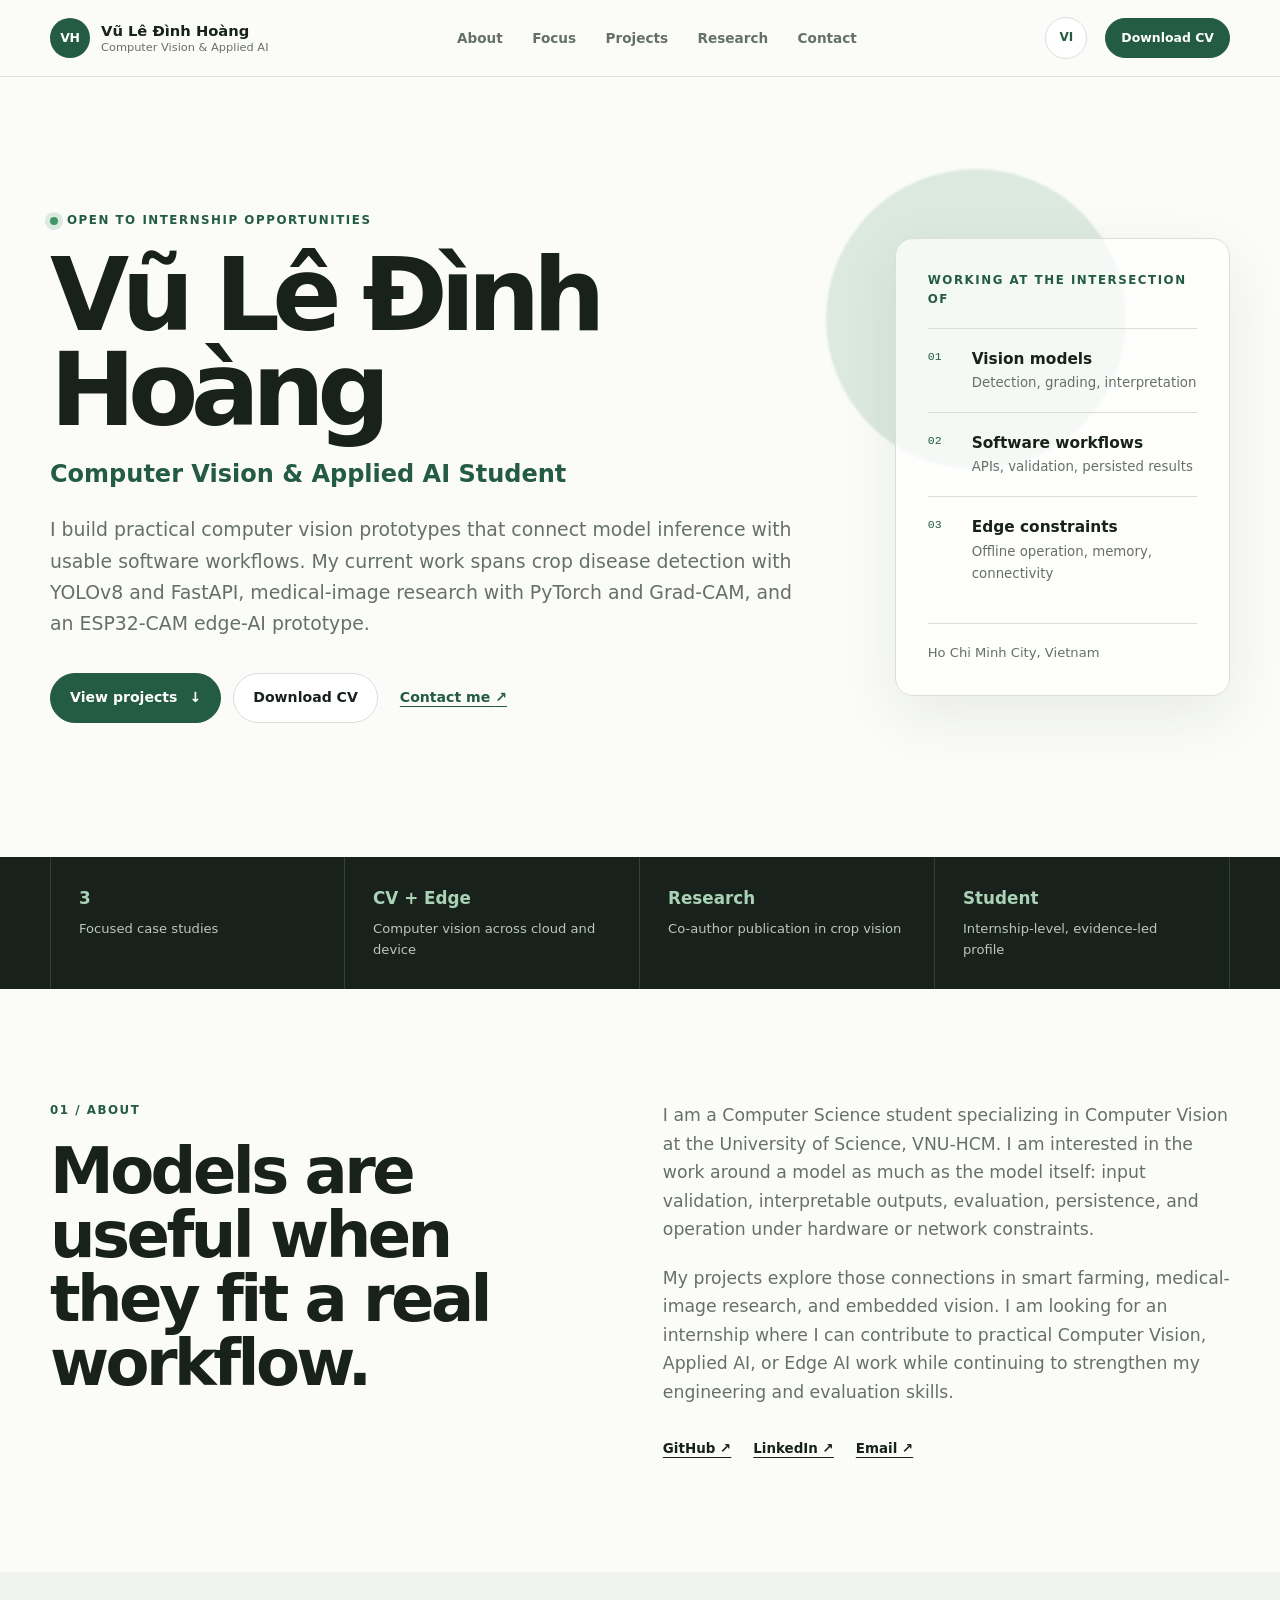
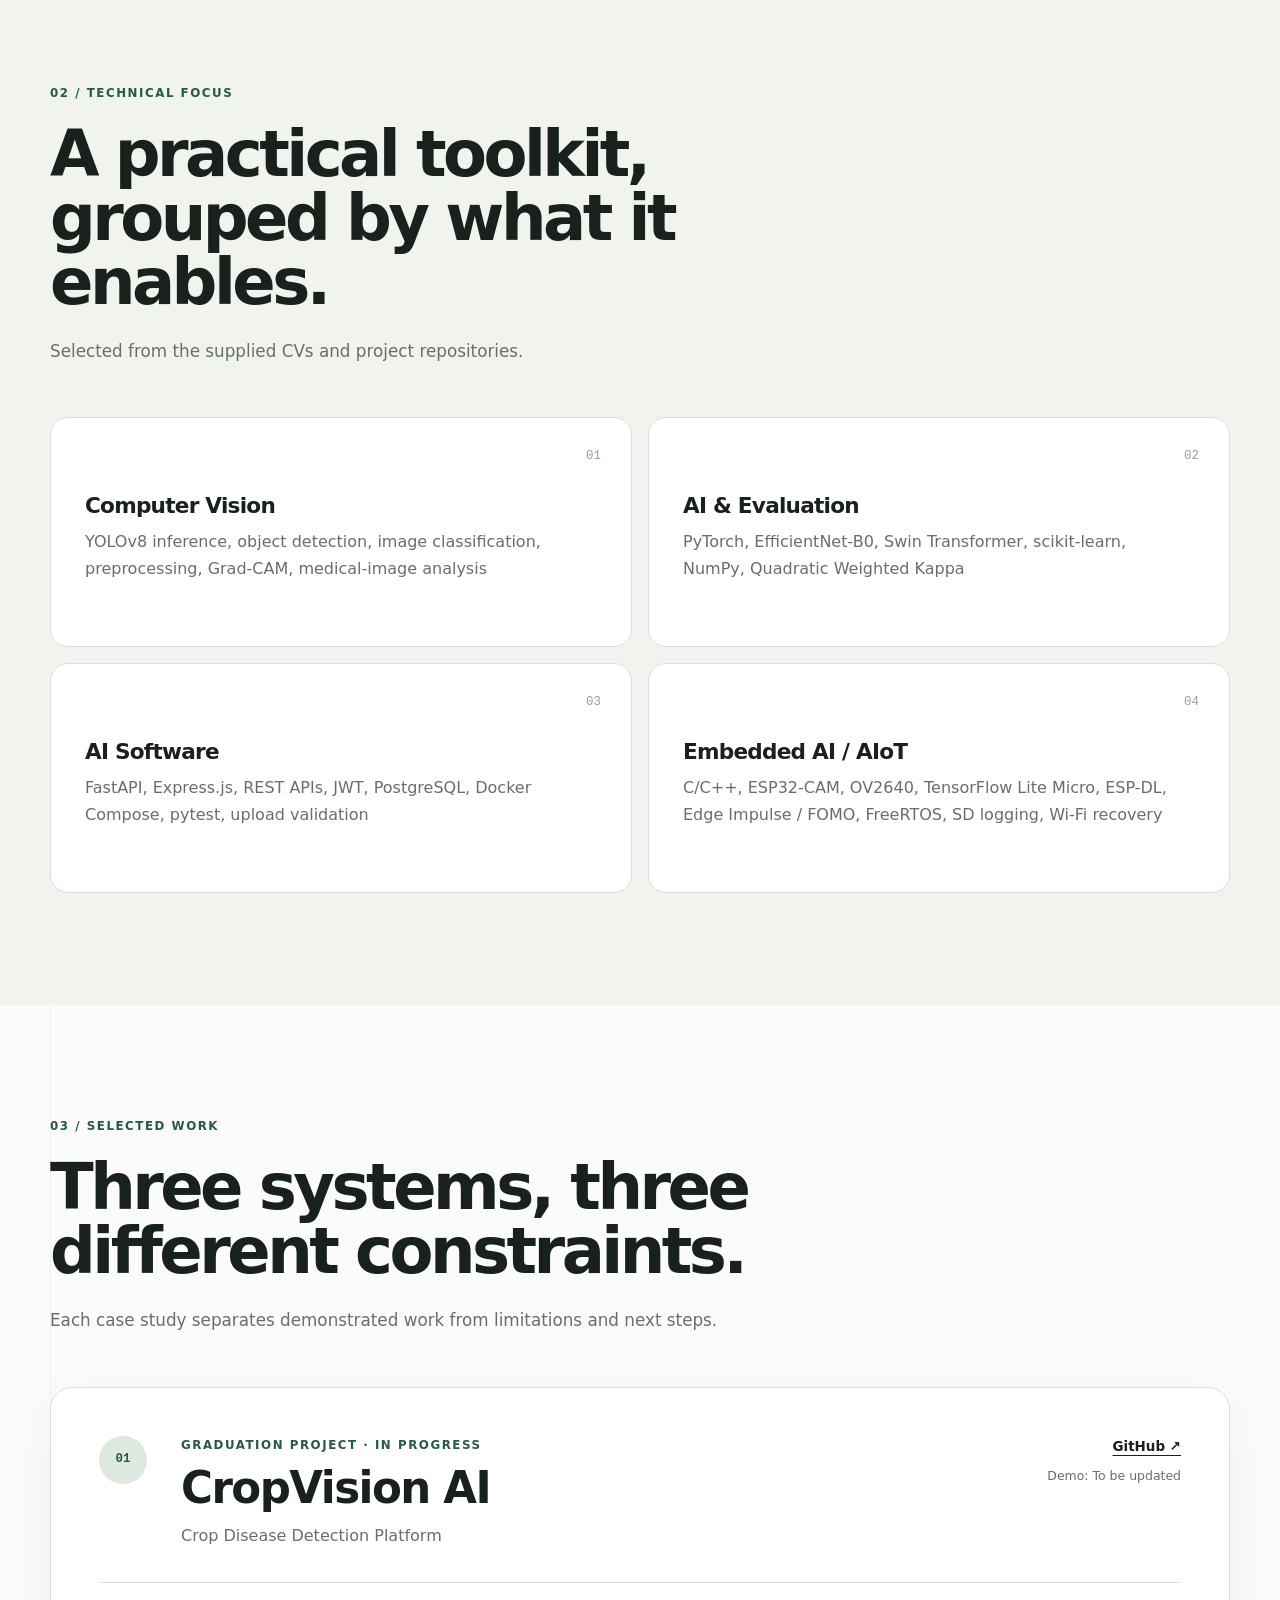
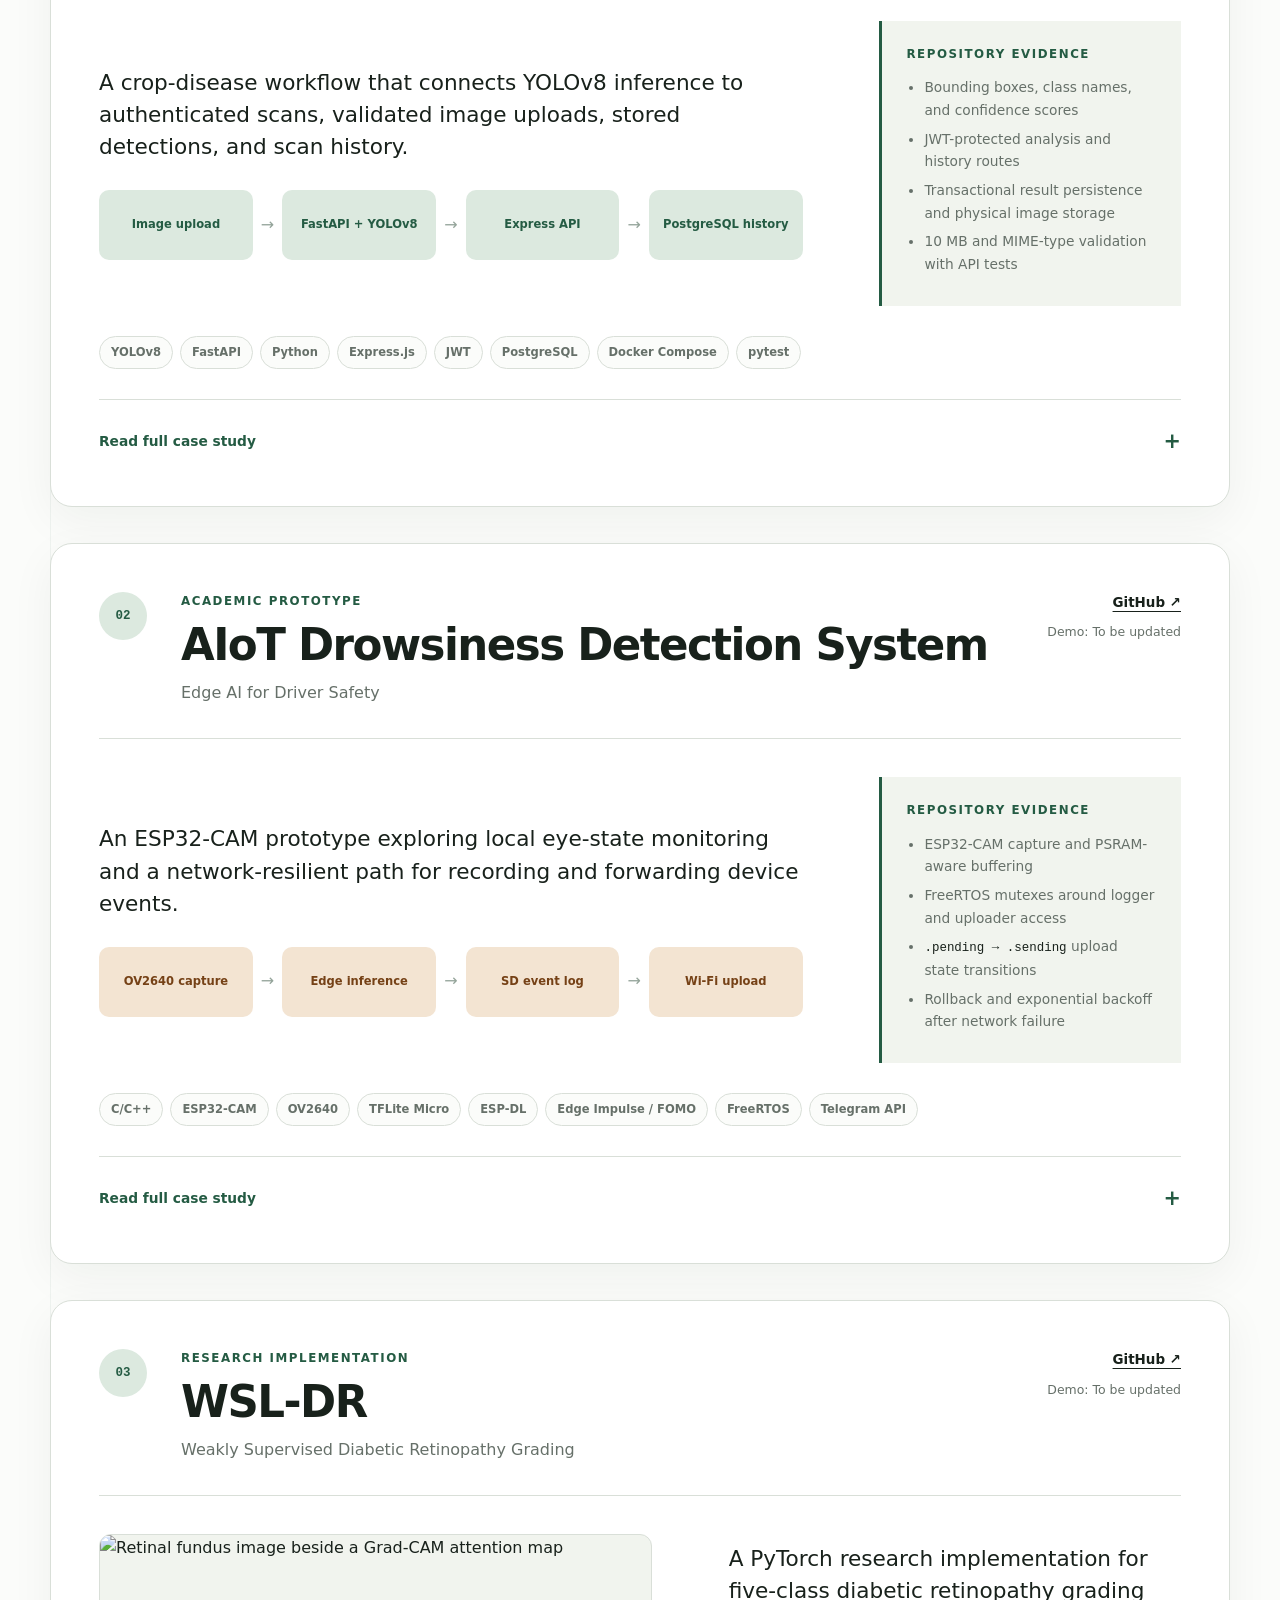
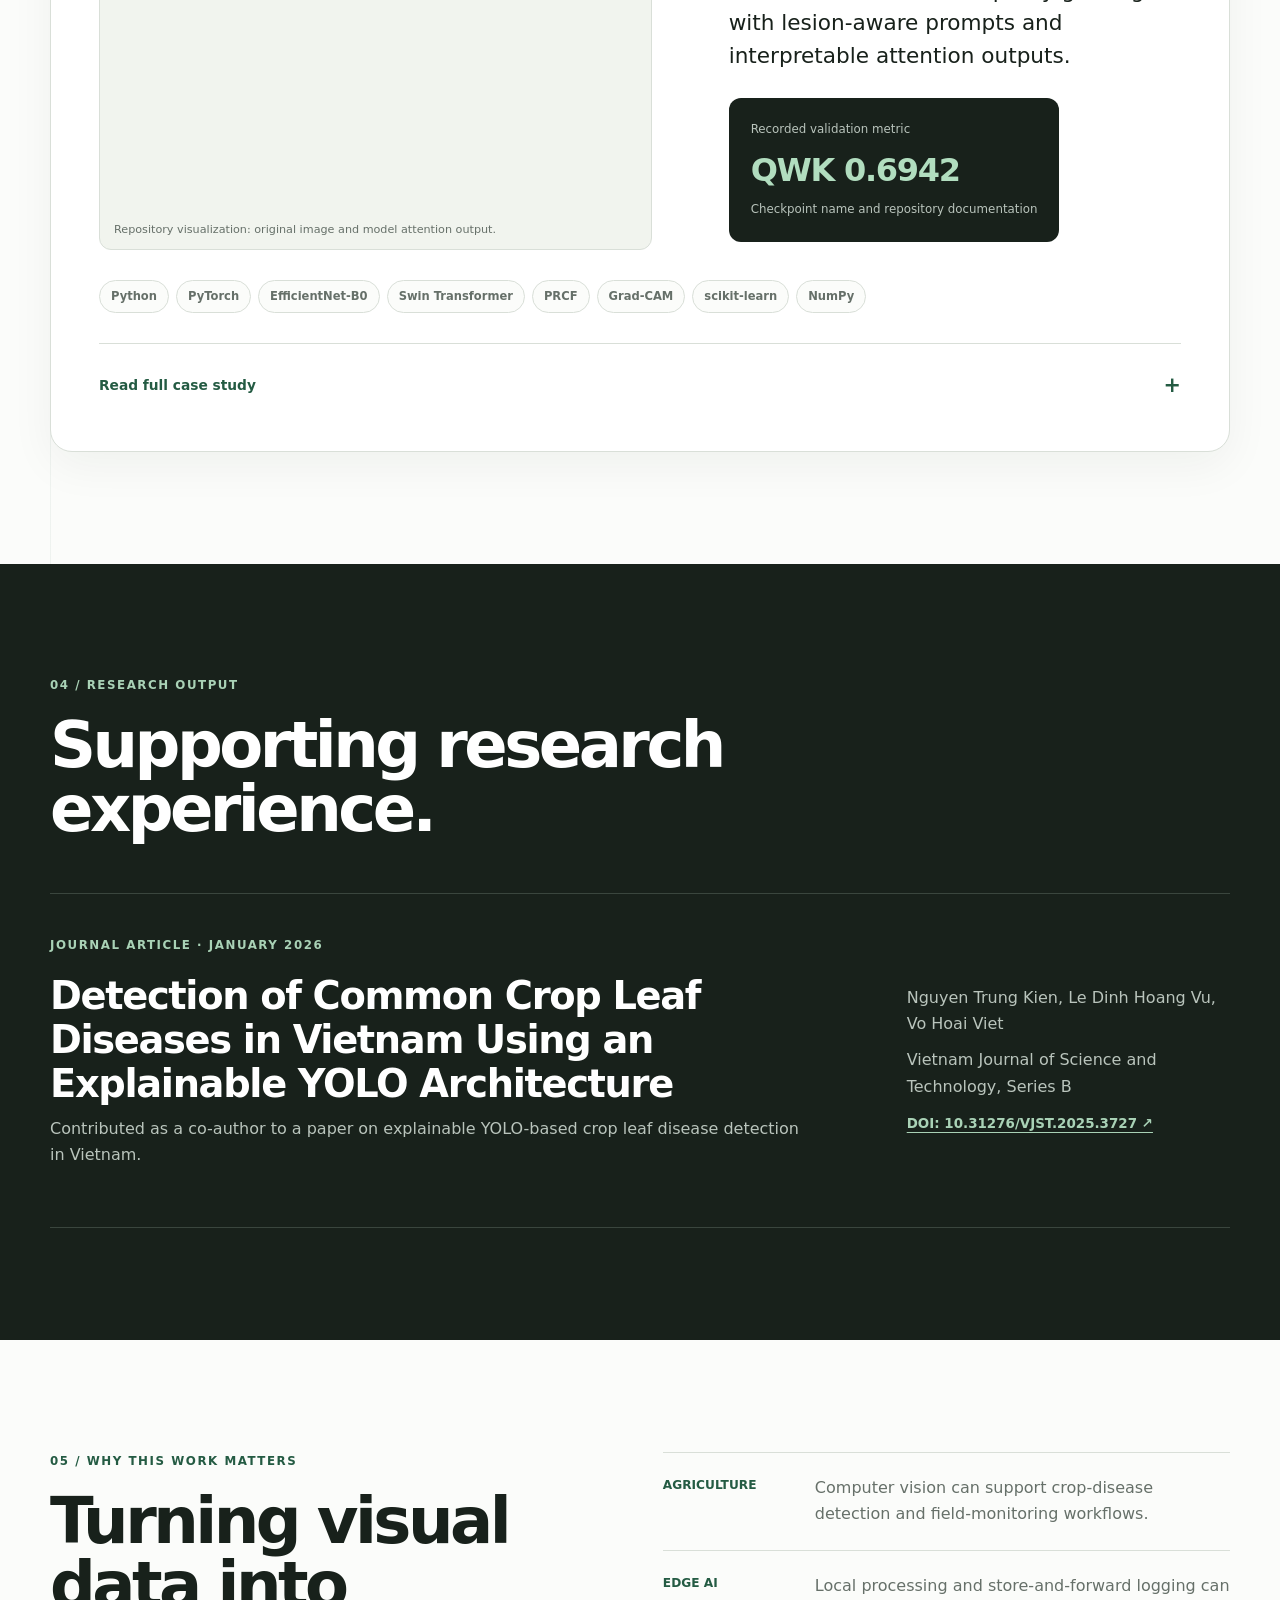
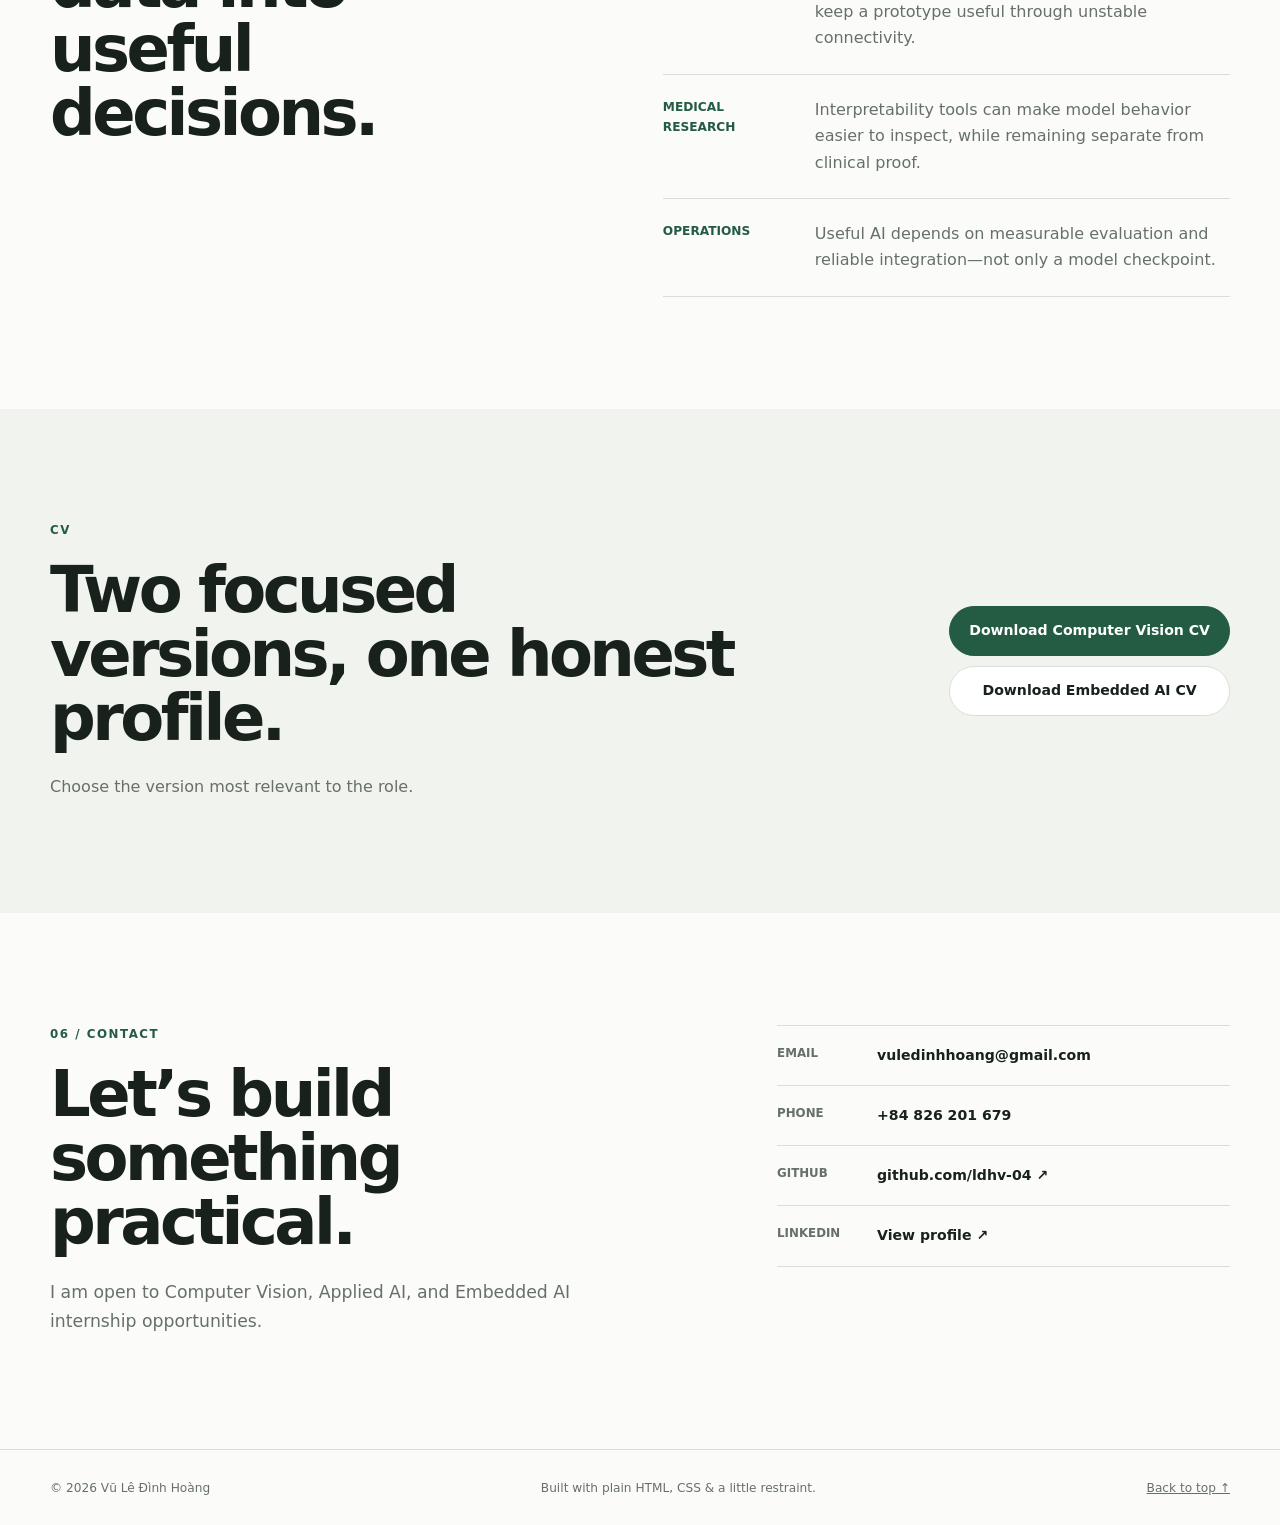
==== index.html @ c930f222 "update language" ====
<!doctype html>
<html lang="en">
<head>
  <meta charset="utf-8">
  <meta name="viewport" content="width=device-width, initial-scale=1">
  <meta name="description" content="Vũ Lê Đình Hoàng — Computer Vision and Applied AI student building practical systems for agriculture, medical imaging, and edge AI.">
  <meta name="theme-color" content="#f5f7f2">
  <meta property="og:title" content="Vũ Lê Đình Hoàng | Computer Vision & Applied AI">
  <meta property="og:description" content="Practical computer vision systems for agriculture, medical imaging, and edge AI.">
  <meta property="og:type" content="website">
  <title>Vũ Lê Đình Hoàng | Computer Vision & Applied AI</title>
  <link rel="stylesheet" href="styles.css">
  <script src="script.js" defer></script>
</head>
<body id="top">
  <a class="skip-link" href="#main">Skip to content</a>

  <header class="site-header">
    <div class="shell nav-row">
      <a class="brand" href="#top" aria-label="Vũ Lê Đình Hoàng — home">
        <span class="brand-mark" aria-hidden="true">VH</span>
        <span>
          <strong>Vũ Lê Đình Hoàng</strong>
          <small>Computer Vision &amp; Applied AI</small>
        </span>
      </a>
      <nav aria-label="Primary navigation">
        <a href="#about">About</a>
        <a href="#focus">Focus</a>
        <a href="#projects">Projects</a>
        <a href="#research">Research</a>
        <a href="#contact">Contact</a>
      </nav>
      <button class="language-toggle" type="button" aria-label="Switch to Vietnamese">VI</button>
      <a class="button button-small button-dark nav-cv" href="assets/cv/Le_Dinh_Hoang_Vu.pdf" download>Download CV</a>
    </div>
  </header>

  <main id="main">
    <section class="hero section">
      <div class="shell hero-grid">
        <div class="hero-copy">
          <p class="kicker"><span class="status-dot" aria-hidden="true"></span>Open to internship opportunities</p>
          <h1>Vũ Lê Đình Hoàng</h1>
          <p class="hero-role">Computer Vision &amp; Applied AI Student</p>
          <p class="hero-intro">I build practical computer vision prototypes that connect model inference with usable software workflows. My current work spans crop disease detection with YOLOv8 and FastAPI, medical-image research with PyTorch and Grad-CAM, and an ESP32-CAM edge-AI prototype.</p>
          <div class="actions">
            <a class="button button-primary" href="#projects">View projects <span aria-hidden="true">↓</span></a>
            <a class="button button-secondary" href="assets/cv/Le_Dinh_Hoang_Vu.pdf" download>Download CV</a>
            <a class="text-link" href="mailto:vuledinhhoang@gmail.com">Contact me <span aria-hidden="true">↗</span></a>
          </div>
        </div>

        <aside class="hero-panel" aria-label="Technical profile summary">
          <p class="panel-label">Working at the intersection of</p>
          <ol class="profile-path">
            <li><span>01</span><strong>Vision models</strong><small>Detection, grading, interpretation</small></li>
            <li><span>02</span><strong>Software workflows</strong><small>APIs, validation, persisted results</small></li>
            <li><span>03</span><strong>Edge constraints</strong><small>Offline operation, memory, connectivity</small></li>
          </ol>
          <p class="location">Ho Chi Minh City, Vietnam</p>
        </aside>
      </div>
    </section>

    <section class="proof-strip" aria-label="Portfolio highlights">
      <div class="shell proof-grid">
        <div><strong>3</strong><span>Focused case studies</span></div>
        <div><strong>CV + Edge</strong><span>Computer vision across cloud and device</span></div>
        <div><strong>Research</strong><span>Co-author publication in crop vision</span></div>
        <div><strong>Student</strong><span>Internship-level, evidence-led profile</span></div>
      </div>
    </section>

    <section class="section" id="about">
      <div class="shell split-heading">
        <div>
          <p class="section-label">01 / About</p>
          <h2>Models are useful when they fit a real workflow.</h2>
        </div>
        <div class="about-copy">
          <p>I am a Computer Science student specializing in Computer Vision at the University of Science, VNU-HCM. I am interested in the work around a model as much as the model itself: input validation, interpretable outputs, evaluation, persistence, and operation under hardware or network constraints.</p>
          <p>My projects explore those connections in smart farming, medical-image research, and embedded vision. I am looking for an internship where I can contribute to practical Computer Vision, Applied AI, or Edge AI work while continuing to strengthen my engineering and evaluation skills.</p>
          <div class="inline-links" aria-label="External profiles">
            <a href="https://github.com/ldhv-04" target="_blank" rel="noopener noreferrer">GitHub ↗</a>
            <a href="https://www.linkedin.com/in/vu-le-45a0051a7/" target="_blank" rel="noopener noreferrer">LinkedIn ↗</a>
            <a href="mailto:vuledinhhoang@gmail.com">Email ↗</a>
          </div>
        </div>
      </div>
    </section>

    <section class="section section-tinted" id="focus">
      <div class="shell">
        <div class="section-heading">
          <p class="section-label">02 / Technical focus</p>
          <h2>A practical toolkit, grouped by what it enables.</h2>
          <p>Selected from the supplied CVs and project repositories.</p>
        </div>
        <div class="focus-grid">
          <article class="focus-card">
            <span class="card-number">01</span>
            <h3>Computer Vision</h3>
            <p>YOLOv8 inference, object detection, image classification, preprocessing, Grad-CAM, medical-image analysis</p>
          </article>
          <article class="focus-card">
            <span class="card-number">02</span>
            <h3>AI &amp; Evaluation</h3>
            <p>PyTorch, EfficientNet-B0, Swin Transformer, scikit-learn, NumPy, Quadratic Weighted Kappa</p>
          </article>
          <article class="focus-card">
            <span class="card-number">03</span>
            <h3>AI Software</h3>
            <p>FastAPI, Express.js, REST APIs, JWT, PostgreSQL, Docker Compose, pytest, upload validation</p>
          </article>
          <article class="focus-card">
            <span class="card-number">04</span>
            <h3>Embedded AI / AIoT</h3>
            <p>C/C++, ESP32-CAM, OV2640, TensorFlow Lite Micro, ESP-DL, Edge Impulse / FOMO, FreeRTOS, SD logging, Wi-Fi recovery</p>
          </article>
        </div>
      </div>
    </section>

    <section class="section projects-section" id="projects">
      <div class="shell">
        <div class="section-heading">
          <p class="section-label">03 / Selected work</p>
          <h2>Three systems, three different constraints.</h2>
          <p>Each case study separates demonstrated work from limitations and next steps.</p>
        </div>

        <article class="project-card">
          <div class="project-top">
            <div class="project-index">01</div>
            <div class="project-title">
              <p class="project-status">Graduation project · In progress</p>
              <h3>CropVision AI</h3>
              <p class="project-subtitle">Crop Disease Detection Platform</p>
            </div>
            <div class="project-links">
              <a href="https://github.com/ldhv-04/CropVision" target="_blank" rel="noopener noreferrer">GitHub ↗</a>
              <span>Demo: To be updated</span>
            </div>
          </div>

          <div class="project-content">
            <div>
              <p class="project-lead">A crop-disease workflow that connects YOLOv8 inference to authenticated scans, validated image uploads, stored detections, and scan history.</p>
              <div class="flow-diagram" aria-label="CropVision system flow">
                <span>Image upload</span><i aria-hidden="true">→</i><span>FastAPI + YOLOv8</span><i aria-hidden="true">→</i><span>Express API</span><i aria-hidden="true">→</i><span>PostgreSQL history</span>
              </div>
            </div>
            <div class="evidence-list">
              <p class="mini-label">Repository evidence</p>
              <ul>
                <li>Bounding boxes, class names, and confidence scores</li>
                <li>JWT-protected analysis and history routes</li>
                <li>Transactional result persistence and physical image storage</li>
                <li>10 MB and MIME-type validation with API tests</li>
              </ul>
            </div>
          </div>

          <ul class="tags" aria-label="CropVision technologies">
            <li>YOLOv8</li><li>FastAPI</li><li>Python</li><li>Express.js</li><li>JWT</li><li>PostgreSQL</li><li>Docker Compose</li><li>pytest</li>
          </ul>

          <details class="case-study">
            <summary>Read full case study <span aria-hidden="true">+</span></summary>
            <div class="case-grid">
              <section><h4>Problem</h4><p>A model prediction alone does not give an agricultural user a usable way to submit images, receive structured detections, or revisit earlier scans.</p></section>
              <section><h4>Motivation</h4><p>Explore how computer vision can support crop monitoring by turning detections into a structured, reviewable software workflow.</p></section>
              <section><h4>My role</h4><p>Built or contributed to the FastAPI YOLOv8 service, image validation, bounding-box outputs, authenticated Express workflow, PostgreSQL result persistence, Docker setup, and prediction/upload tests.</p></section>
              <section><h4>Solution</h4><p>The FastAPI service validates images and returns detections. The Express layer protects scan routes with JWT, persists uploaded files, and stores samples and detection boxes in a PostgreSQL transaction.</p></section>
              <section><h4>Current result</h4><p>The repository supports local multi-service operation, inference integration, protected scan submission, physical image persistence, and per-user scan history. Current status: in progress.</p></section>
              <section><h4>Limitations</h4><p>Needs broader real-world crop data, clearer model evaluation, user testing, and a public deployment. The supplied repository does not establish field impact or production use.</p></section>
              <section class="case-wide"><h4>Next steps</h4><p>Strengthen dataset and evaluation reporting, improve the scan workflow, monitor inference failures, and prepare screenshots and a short demo.</p></section>
            </div>
          </details>
        </article>

        <article class="project-card">
          <div class="project-top">
            <div class="project-index">02</div>
            <div class="project-title">
              <p class="project-status">Academic prototype</p>
              <h3>AIoT Drowsiness Detection System</h3>
              <p class="project-subtitle">Edge AI for Driver Safety</p>
            </div>
            <div class="project-links">
              <a href="https://github.com/ldhv-04/SDEsp32" target="_blank" rel="noopener noreferrer">GitHub ↗</a>
              <span>Demo: To be updated</span>
            </div>
          </div>

          <div class="project-content">
            <div>
              <p class="project-lead">An ESP32-CAM prototype exploring local eye-state monitoring and a network-resilient path for recording and forwarding device events.</p>
              <div class="flow-diagram flow-amber" aria-label="Drowsiness prototype system flow">
                <span>OV2640 capture</span><i aria-hidden="true">→</i><span>Edge inference</span><i aria-hidden="true">→</i><span>SD event log</span><i aria-hidden="true">→</i><span>Wi-Fi upload</span>
              </div>
            </div>
            <div class="evidence-list">
              <p class="mini-label">Repository evidence</p>
              <ul>
                <li>ESP32-CAM capture and PSRAM-aware buffering</li>
                <li>FreeRTOS mutexes around logger and uploader access</li>
                <li><code>.pending → .sending</code> upload state transitions</li>
                <li>Rollback and exponential backoff after network failure</li>
              </ul>
            </div>
          </div>

          <ul class="tags" aria-label="Drowsiness prototype technologies">
            <li>C/C++</li><li>ESP32-CAM</li><li>OV2640</li><li>TFLite Micro</li><li>ESP-DL</li><li>Edge Impulse / FOMO</li><li>FreeRTOS</li><li>Telegram API</li>
          </ul>

          <details class="case-study">
            <summary>Read full case study <span aria-hidden="true">+</span></summary>
            <div class="case-grid">
              <section><h4>Problem</h4><p>A driver-monitoring prototype should keep its local workflow available during intermittent connectivity instead of treating the network as a hard dependency.</p></section>
              <section><h4>Motivation</h4><p>Explore how camera input, lightweight on-device inference, local event handling, and delayed synchronization fit within ESP32-CAM constraints.</p></section>
              <section><h4>My role</h4><p>The CV records work on ESP-DL face detection, dynamic 96×96 eye-region preprocessing, INT8 FOMO inference with TensorFlow Lite Micro and PSRAM, sustained-closure filtering, UART warnings, Telegram alerts, and a FreeRTOS upload task.</p></section>
              <section><h4>Solution</h4><p>The CV describes an offline eye-state pipeline with local warning logic. The repository directly shows OV2640 capture plus SD-card JSONL logging, transaction-like file states, streaming upload, rollback, and network backoff.</p></section>
              <section><h4>Current result</h4><p>Academic prototype. The repository demonstrates local camera operation and a resilient store-and-forward logging path; the full drowsiness pipeline is documented in the CV and design reports.</p></section>
              <section><h4>Limitations</h4><p>Not a certified safety product. The supplied source does not provide controlled accuracy, latency, memory, lighting, or face-angle evaluation, and does not fully expose every CV-listed inference component.</p></section>
              <section class="case-wide"><h4>Next steps</h4><p>Consolidate the inference firmware into the public repository, measure latency and memory use, build a controlled eye-state evaluation set, and test low-light and off-angle behavior.</p></section>
            </div>
          </details>
        </article>

        <article class="project-card project-card-image">
          <div class="project-top">
            <div class="project-index">03</div>
            <div class="project-title">
              <p class="project-status">Research implementation</p>
              <h3>WSL-DR</h3>
              <p class="project-subtitle">Weakly Supervised Diabetic Retinopathy Grading</p>
            </div>
            <div class="project-links">
              <a href="https://github.com/ldhv-04/WLS-DR" target="_blank" rel="noopener noreferrer">GitHub ↗</a>
              <span>Demo: To be updated</span>
            </div>
          </div>

          <div class="project-content">
            <figure class="project-figure">
              <img src="assets/images/projects/wsl-dr-grad-cam.png" alt="Retinal fundus image beside a Grad-CAM attention map" loading="lazy">
              <figcaption>Repository visualization: original image and model attention output.</figcaption>
            </figure>
            <div>
              <p class="project-lead">A PyTorch research implementation for five-class diabetic retinopathy grading with lesion-aware prompts and interpretable attention outputs.</p>
              <div class="metric-card">
                <span>Recorded validation metric</span>
                <strong>QWK 0.6942</strong>
                <small>Checkpoint name and repository documentation</small>
              </div>
            </div>
          </div>

          <ul class="tags" aria-label="WSL-DR technologies">
            <li>Python</li><li>PyTorch</li><li>EfficientNet-B0</li><li>Swin Transformer</li><li>PRCF</li><li>Grad-CAM</li><li>scikit-learn</li><li>NumPy</li>
          </ul>

          <details class="case-study">
            <summary>Read full case study <span aria-hidden="true">+</span></summary>
            <div class="case-grid">
              <section><h4>Problem</h4><p>Detailed lesion annotations are expensive. Weak supervision investigates whether image-level labels can support grading while still producing lesion-aware visual explanations.</p></section>
              <section><h4>Motivation</h4><p>Study medical-image model design and interpretation in a setting where annotation detail is limited.</p></section>
              <section><h4>My role</h4><p>Implemented the five-class PyTorch grading pipeline, EfficientNet-B0 attention module, Swin Transformer backbone, PRCF feature fusion, Grad-CAM outputs, and QWK evaluation.</p></section>
              <section><h4>Solution</h4><p>An EfficientNet attention module produces a lesion prompt, PRCF fuses it with Swin patch features, and the remaining Swin stages produce a grade. Grad-CAM supports inspection of model attention.</p></section>
              <section><h4>Current result</h4><p>The repository records a validation QWK of 0.6942 and includes a CLI demo for grade prediction and four-panel attention visualization.</p></section>
              <section><h4>Limitations</h4><p>Research implementation only. It needs stronger reproducibility and external validation; attention maps are supportive visualizations, not clinical evidence. Not for diagnosis.</p></section>
              <section class="case-wide"><h4>Next steps</h4><p>Document dataset preparation, add experiment tracking, compare backbones, publish a clearer evaluation report, and validate on an external dataset.</p></section>
            </div>
          </details>
        </article>
      </div>
    </section>

    <section class="section section-dark" id="research">
      <div class="shell">
        <div class="section-heading">
          <p class="section-label">04 / Research output</p>
          <h2>Supporting research experience.</h2>
        </div>
        <article class="publication">
          <div>
            <p class="publication-type">Journal article · January 2026</p>
            <h3>Detection of Common Crop Leaf Diseases in Vietnam Using an Explainable YOLO Architecture</h3>
            <p>Contributed as a co-author to a paper on explainable YOLO-based crop leaf disease detection in Vietnam.</p>
          </div>
          <div class="publication-meta">
            <p>Nguyen Trung Kien, Le Dinh Hoang Vu, Vo Hoai Viet</p>
            <p>Vietnam Journal of Science and Technology, Series B</p>
            <a href="https://doi.org/10.31276/VJST.2025.3727" target="_blank" rel="noopener noreferrer">DOI: 10.31276/VJST.2025.3727 ↗</a>
          </div>
        </article>
      </div>
    </section>

    <section class="section impact">
      <div class="shell split-heading">
        <div>
          <p class="section-label">05 / Why this work matters</p>
          <h2>Turning visual data into useful decisions.</h2>
        </div>
        <div class="impact-list">
          <article><span>Agriculture</span><p>Computer vision can support crop-disease detection and field-monitoring workflows.</p></article>
          <article><span>Edge AI</span><p>Local processing and store-and-forward logging can keep a prototype useful through unstable connectivity.</p></article>
          <article><span>Medical research</span><p>Interpretability tools can make model behavior easier to inspect, while remaining separate from clinical proof.</p></article>
          <article><span>Operations</span><p>Useful AI depends on measurable evaluation and reliable integration—not only a model checkpoint.</p></article>
        </div>
      </div>
    </section>

    <section class="section section-tinted cv-section">
      <div class="shell cv-panel">
        <div>
          <p class="section-label">CV</p>
          <h2>Two focused versions, one honest profile.</h2>
          <p>Choose the version most relevant to the role.</p>
        </div>
        <div class="cv-actions">
          <a class="button button-dark" href="assets/cv/Le_Dinh_Hoang_Vu.pdf" download>Download Computer Vision CV</a>
          <a class="button button-secondary" href="assets/cv/Le_Dinh_Hoang_Vu_Embedded_AI.pdf" download>Download Embedded AI CV</a>
        </div>
      </div>
    </section>

    <section class="section contact-section" id="contact">
      <div class="shell contact-grid">
        <div>
          <p class="section-label">06 / Contact</p>
          <h2>Let’s build something practical.</h2>
          <p>I am open to Computer Vision, Applied AI, and Embedded AI internship opportunities.</p>
        </div>
        <address>
          <a href="mailto:vuledinhhoang@gmail.com"><span>Email</span><strong>vuledinhhoang@gmail.com</strong></a>
          <a href="tel:+84826201679"><span>Phone</span><strong>+84 826 201 679</strong></a>
          <a href="https://github.com/ldhv-04" target="_blank" rel="noopener noreferrer"><span>GitHub</span><strong>github.com/ldhv-04 ↗</strong></a>
          <a href="https://www.linkedin.com/in/vu-le-45a0051a7/" target="_blank" rel="noopener noreferrer"><span>LinkedIn</span><strong>View profile ↗</strong></a>
        </address>
      </div>
    </section>
  </main>

  <footer>
    <div class="shell footer-row">
      <p>© <span data-year>2026</span> Vũ Lê Đình Hoàng</p>
      <p>Built with plain HTML, CSS &amp; a little restraint.</p>
      <a href="#top">Back to top ↑</a>
    </div>
  </footer>
</body>
</html>
---- styles.css ----
:root {
  --ink: #18211b;
  --muted: #667069;
  --paper: #fbfcfa;
  --tint: #f1f4ee;
  --line: #d9dfd8;
  --green: #245b43;
  --green-soft: #dce9df;
  --amber: #a96422;
  --white: #fff;
  --radius: 18px;
  --shadow: 0 20px 60px rgba(24, 33, 27, .08);
  --width: 1180px;
}

* {
  box-sizing: border-box;
}

html {
  scroll-behavior: smooth;
}

body {
  margin: 0;
  overflow-x: hidden;
  color: var(--ink);
  background: var(--paper);
  font-family: Inter, ui-sans-serif, system-ui, -apple-system, BlinkMacSystemFont, "Segoe UI", sans-serif;
  font-size: 16px;
  line-height: 1.65;
  -webkit-font-smoothing: antialiased;
}

a {
  color: inherit;
}

img {
  display: block;
  max-width: 100%;
}

button,
a {
  -webkit-tap-highlight-color: transparent;
}

.shell {
  width: min(calc(100% - 48px), var(--width));
  margin-inline: auto;
}

.skip-link {
  position: fixed;
  z-index: 100;
  top: 12px;
  left: 12px;
  padding: 10px 14px;
  color: var(--white);
  background: var(--ink);
  transform: translateY(-150%);
}

.skip-link:focus {
  transform: translateY(0);
}

.site-header {
  position: sticky;
  z-index: 20;
  top: 0;
  border-bottom: 1px solid rgba(217, 223, 216, .9);
  background: rgba(251, 252, 250, .92);
  backdrop-filter: blur(16px);
}

.nav-row {
  display: grid;
  grid-template-columns: auto 1fr auto auto;
  align-items: center;
  min-height: 76px;
  gap: 18px;
}

.brand {
  display: inline-flex;
  align-items: center;
  gap: 11px;
  text-decoration: none;
}

.brand-mark {
  display: grid;
  width: 40px;
  height: 40px;
  place-items: center;
  border-radius: 50%;
  color: var(--white);
  background: var(--green);
  font-size: .78rem;
  font-weight: 800;
  letter-spacing: -.03em;
}

.brand strong,
.brand small {
  display: block;
  line-height: 1.3;
}

.brand strong {
  font-size: .92rem;
}

.brand small {
  color: var(--muted);
  font-size: .71rem;
}

nav {
  display: flex;
  justify-content: center;
  gap: clamp(16px, 2.3vw, 34px);
}

nav a {
  color: var(--muted);
  font-size: .85rem;
  font-weight: 700;
  text-decoration: none;
}

nav a:hover,
nav a:focus-visible,
.inline-links a:hover,
.project-links a:hover,
.publication a:hover {
  color: var(--green);
}

.language-toggle {
  width: 42px;
  height: 42px;
  padding: 0;
  border: 1px solid var(--line);
  border-radius: 50%;
  color: var(--green);
  background: var(--white);
  cursor: pointer;
  font: inherit;
  font-size: .75rem;
  font-weight: 850;
}

.language-toggle:hover {
  color: var(--white);
  border-color: var(--green);
  background: var(--green);
}

.section {
  padding: 112px 0;
  scroll-margin-top: 76px;
}

.section-tinted {
  background: var(--tint);
}

.hero {
  display: grid;
  min-height: min(780px, calc(100vh - 76px));
  align-items: center;
  overflow: hidden;
}

.hero-grid {
  display: grid;
  grid-template-columns: minmax(0, 1.55fr) minmax(330px, .7fr);
  gap: clamp(60px, 8vw, 120px);
  align-items: center;
}

.kicker,
.section-label,
.project-status,
.panel-label,
.mini-label,
.publication-type {
  margin: 0 0 18px;
  color: var(--green);
  font-size: .74rem;
  font-weight: 800;
  letter-spacing: .13em;
  text-transform: uppercase;
}

.kicker {
  display: flex;
  align-items: center;
  gap: 9px;
}

.status-dot {
  width: 8px;
  height: 8px;
  border-radius: 50%;
  background: #3f9669;
  box-shadow: 0 0 0 5px var(--green-soft);
}

h1,
h2,
h3,
h4,
p {
  margin-top: 0;
}

h1 {
  max-width: 820px;
  margin-bottom: 18px;
  font-size: clamp(3.2rem, 8vw, 7.4rem);
  line-height: .92;
  letter-spacing: -.075em;
}

h2 {
  margin-bottom: 24px;
  font-size: clamp(2.3rem, 5vw, 4.4rem);
  line-height: 1;
  letter-spacing: -.055em;
}

h3 {
  margin-bottom: 10px;
  font-size: clamp(1.35rem, 2.4vw, 2rem);
  line-height: 1.15;
  letter-spacing: -.035em;
}

h4 {
  margin-bottom: 8px;
  font-size: .78rem;
  letter-spacing: .08em;
  text-transform: uppercase;
}

.hero-role {
  margin-bottom: 20px;
  color: var(--green);
  font-size: clamp(1.1rem, 2.2vw, 1.5rem);
  font-weight: 750;
}

.hero-intro {
  max-width: 750px;
  margin-bottom: 0;
  color: var(--muted);
  font-size: clamp(1rem, 1.6vw, 1.18rem);
}

.actions {
  display: flex;
  flex-wrap: wrap;
  align-items: center;
  gap: 12px;
  margin-top: 34px;
}

.button {
  display: inline-flex;
  min-height: 50px;
  align-items: center;
  justify-content: center;
  gap: 12px;
  padding: 11px 19px;
  border: 1px solid var(--ink);
  border-radius: 999px;
  font-size: .88rem;
  font-weight: 800;
  text-decoration: none;
  transition: transform .2s ease, color .2s ease, background .2s ease;
}

.button:hover {
  transform: translateY(-2px);
}

.button-small {
  min-height: 40px;
  padding: 8px 15px;
  font-size: .78rem;
}

.button-primary,
.button-dark {
  color: var(--white);
  border-color: var(--green);
  background: var(--green);
}

.button-primary:hover,
.button-dark:hover {
  border-color: var(--ink);
  background: var(--ink);
}

.button-secondary {
  border-color: var(--line);
  background: var(--white);
}

.button-secondary:hover {
  border-color: var(--green);
  color: var(--green);
}

.text-link {
  padding: 11px 10px;
  color: var(--green);
  font-size: .88rem;
  font-weight: 800;
  text-underline-offset: 4px;
}

.hero-panel {
  position: relative;
  padding: 32px;
  border: 1px solid var(--line);
  border-radius: var(--radius);
  background: rgba(255, 255, 255, .72);
  box-shadow: var(--shadow);
}

.hero-panel::before {
  position: absolute;
  z-index: -1;
  width: 300px;
  height: 300px;
  border-radius: 50%;
  background: var(--green-soft);
  content: "";
  inset: -70px auto auto -70px;
  filter: blur(1px);
}

.profile-path {
  margin: 0;
  padding: 0;
  list-style: none;
}

.profile-path li {
  display: grid;
  grid-template-columns: 30px 1fr;
  gap: 0 14px;
  padding: 18px 0;
  border-top: 1px solid var(--line);
}

.profile-path li > span {
  grid-row: 1 / 3;
  color: var(--green);
  font-family: ui-monospace, SFMono-Regular, Consolas, monospace;
  font-size: .72rem;
}

.profile-path strong {
  font-size: .96rem;
}

.profile-path small {
  color: var(--muted);
}

.location {
  margin: 20px 0 0;
  padding-top: 18px;
  border-top: 1px solid var(--line);
  color: var(--muted);
  font-size: .82rem;
}

.proof-strip {
  color: var(--white);
  background: var(--ink);
}

.proof-grid {
  display: grid;
  grid-template-columns: repeat(4, 1fr);
}

.proof-grid > div {
  min-height: 126px;
  padding: 28px;
  border-right: 1px solid #344038;
}

.proof-grid > div:first-child {
  border-left: 1px solid #344038;
}

.proof-grid strong,
.proof-grid span {
  display: block;
}

.proof-grid strong {
  margin-bottom: 5px;
  color: #a9d2b6;
  font-size: 1.05rem;
}

.proof-grid span {
  color: #bcc5bf;
  font-size: .82rem;
}

.split-heading {
  display: grid;
  grid-template-columns: minmax(0, .9fr) minmax(360px, 1fr);
  gap: clamp(50px, 8vw, 120px);
}

.split-heading h2 {
  max-width: 650px;
}

.about-copy {
  color: var(--muted);
  font-size: 1.08rem;
}

.about-copy p {
  margin-bottom: 20px;
}

.inline-links {
  display: flex;
  flex-wrap: wrap;
  gap: 22px;
  margin-top: 32px;
}

.inline-links a,
.project-links a,
.publication a {
  color: var(--ink);
  font-size: .84rem;
  font-weight: 800;
  text-underline-offset: 4px;
}

.section-heading {
  max-width: 800px;
  margin-bottom: 52px;
}

.section-heading > p:last-child {
  margin-bottom: 0;
  color: var(--muted);
  font-size: 1.05rem;
}

.focus-grid {
  display: grid;
  grid-template-columns: repeat(2, 1fr);
  gap: 16px;
}

.focus-card {
  position: relative;
  min-height: 230px;
  padding: 34px;
  border: 1px solid var(--line);
  border-radius: var(--radius);
  background: var(--white);
}

.focus-card h3 {
  margin-top: 42px;
  font-size: 1.35rem;
}

.focus-card p {
  max-width: 490px;
  margin-bottom: 0;
  color: var(--muted);
}

.card-number {
  position: absolute;
  top: 28px;
  right: 30px;
  color: #92a098;
  font-family: ui-monospace, SFMono-Regular, Consolas, monospace;
  font-size: .78rem;
}

.projects-section {
  background:
    linear-gradient(to right, transparent calc(50% - 590px), rgba(36, 91, 67, .06) calc(50% - 590px), rgba(36, 91, 67, .06) calc(50% - 589px), transparent calc(50% - 589px)),
    var(--paper);
}

.project-card {
  margin-bottom: 36px;
  padding: clamp(24px, 4vw, 48px);
  border: 1px solid var(--line);
  border-radius: calc(var(--radius) + 4px);
  background: var(--white);
  box-shadow: 0 14px 45px rgba(24, 33, 27, .05);
}

.project-card:last-child {
  margin-bottom: 0;
}

.project-top {
  display: grid;
  grid-template-columns: 56px 1fr auto;
  gap: 26px;
  align-items: start;
  padding-bottom: 32px;
  border-bottom: 1px solid var(--line);
}

.project-index {
  display: grid;
  width: 48px;
  height: 48px;
  place-items: center;
  border-radius: 50%;
  color: var(--green);
  background: var(--green-soft);
  font-family: ui-monospace, SFMono-Regular, Consolas, monospace;
  font-size: .78rem;
  font-weight: 800;
}

.project-status {
  margin-bottom: 8px;
}

.project-title h3 {
  font-size: clamp(1.7rem, 3.4vw, 2.8rem);
}

.project-subtitle {
  margin-bottom: 0;
  color: var(--muted);
}

.project-links {
  display: grid;
  justify-items: end;
  gap: 8px;
}

.project-links span {
  color: var(--muted);
  font-size: .78rem;
}

.project-content {
  display: grid;
  grid-template-columns: minmax(0, 1.4fr) minmax(280px, .6fr);
  gap: clamp(30px, 6vw, 80px);
  align-items: center;
  padding: 38px 0 30px;
}

.project-card-image .project-content {
  grid-template-columns: minmax(0, 1.1fr) minmax(280px, .9fr);
}

.project-lead {
  max-width: 700px;
  margin-bottom: 26px;
  font-size: clamp(1.08rem, 1.8vw, 1.35rem);
  line-height: 1.5;
}

.flow-diagram {
  display: flex;
  align-items: stretch;
  gap: 8px;
}

.flow-diagram span {
  display: grid;
  flex: 1;
  min-height: 70px;
  place-items: center;
  padding: 12px;
  border-radius: 10px;
  color: var(--green);
  background: var(--green-soft);
  font-size: .72rem;
  font-weight: 800;
  text-align: center;
}

.flow-diagram i {
  align-self: center;
  color: #94a49a;
  font-style: normal;
}

.flow-amber span {
  color: #754116;
  background: #f3e4d2;
}

.evidence-list {
  padding: 24px;
  border-left: 3px solid var(--green);
  background: var(--tint);
}

.evidence-list .mini-label {
  margin-bottom: 12px;
}

.evidence-list ul {
  margin: 0;
  padding-left: 18px;
}

.evidence-list li {
  margin-bottom: 6px;
  color: var(--muted);
  font-size: .86rem;
}

.evidence-list code {
  color: var(--ink);
  font-size: .78rem;
}

.tags {
  display: flex;
  flex-wrap: wrap;
  gap: 7px;
  margin: 0 0 30px;
  padding: 0;
  list-style: none;
}

.tags li {
  padding: 6px 11px;
  border: 1px solid var(--line);
  border-radius: 999px;
  color: var(--muted);
  background: var(--paper);
  font-size: .72rem;
  font-weight: 750;
}

.case-study {
  border-top: 1px solid var(--line);
}

.case-study summary {
  display: flex;
  align-items: center;
  justify-content: space-between;
  padding: 24px 0 0;
  cursor: pointer;
  color: var(--green);
  font-size: .86rem;
  font-weight: 800;
  list-style: none;
}

.case-study summary::-webkit-details-marker {
  display: none;
}

.case-study summary span {
  font-size: 1.3rem;
  transition: transform .2s ease;
}

.case-study[open] summary span {
  transform: rotate(45deg);
}

.case-grid {
  display: grid;
  grid-template-columns: repeat(2, 1fr);
  gap: 0;
  margin-top: 24px;
  border-top: 1px solid var(--line);
  border-left: 1px solid var(--line);
}

.case-grid section {
  padding: 24px;
  border-right: 1px solid var(--line);
  border-bottom: 1px solid var(--line);
}

.case-grid p {
  margin-bottom: 0;
  color: var(--muted);
  font-size: .88rem;
}

.case-wide {
  grid-column: 1 / -1;
}

.project-figure {
  overflow: hidden;
  margin: 0;
  border: 1px solid var(--line);
  border-radius: 12px;
  background: var(--tint);
}

.project-figure img {
  width: 100%;
  aspect-ratio: 2 / 1;
  object-fit: cover;
}

.project-figure figcaption {
  padding: 10px 14px;
  color: var(--muted);
  font-size: .7rem;
}

.metric-card {
  display: inline-grid;
  min-width: 260px;
  padding: 22px;
  border-radius: 12px;
  color: var(--white);
  background: var(--ink);
}

.metric-card span,
.metric-card small {
  color: #b9c4bc;
  font-size: .74rem;
}

.metric-card strong {
  margin: 4px 0;
  color: #b1ddbf;
  font-size: 2rem;
  letter-spacing: -.04em;
}

.section-dark {
  color: var(--white);
  background: var(--ink);
}

.section-dark .section-label,
.section-dark .publication-type {
  color: #a9d2b6;
}

.publication {
  display: grid;
  grid-template-columns: minmax(0, 1.4fr) minmax(280px, .6fr);
  gap: clamp(40px, 8vw, 110px);
  padding: 42px 0;
  border-top: 1px solid #3a463e;
  border-bottom: 1px solid #3a463e;
}

.publication h3 {
  max-width: 700px;
  font-size: clamp(1.6rem, 3vw, 2.4rem);
}

.publication > div:first-child > p:last-child,
.publication-meta p {
  color: #b9c4bc;
}

.publication-meta {
  align-self: center;
}

.publication-meta p {
  margin-bottom: 10px;
}

.publication a {
  color: #a9d2b6;
}

.impact-list {
  border-top: 1px solid var(--line);
}

.impact-list article {
  display: grid;
  grid-template-columns: 130px 1fr;
  gap: 22px;
  padding: 22px 0;
  border-bottom: 1px solid var(--line);
}

.impact-list span {
  color: var(--green);
  font-size: .76rem;
  font-weight: 800;
  text-transform: uppercase;
}

.impact-list p {
  margin-bottom: 0;
  color: var(--muted);
}

.cv-panel {
  display: grid;
  grid-template-columns: minmax(0, 1fr) auto;
  gap: 50px;
  align-items: center;
}

.cv-panel h2 {
  max-width: 720px;
}

.cv-panel p:last-child {
  margin-bottom: 0;
  color: var(--muted);
}

.cv-actions {
  display: flex;
  flex-direction: column;
  gap: 10px;
}

.contact-section {
  padding-bottom: 96px;
}

.contact-grid {
  display: grid;
  grid-template-columns: minmax(0, 1fr) minmax(380px, .7fr);
  gap: 80px;
}

.contact-grid > div > p:last-child {
  max-width: 600px;
  color: var(--muted);
  font-size: 1.08rem;
}

address {
  display: grid;
  align-self: start;
  font-style: normal;
}

address a {
  display: grid;
  grid-template-columns: 80px 1fr;
  gap: 20px;
  padding: 18px 0;
  border-bottom: 1px solid var(--line);
  text-decoration: none;
}

address a:first-child {
  border-top: 1px solid var(--line);
}

address span {
  color: var(--muted);
  font-size: .74rem;
  font-weight: 750;
  text-transform: uppercase;
}

address strong {
  font-size: .88rem;
  overflow-wrap: anywhere;
}

address a:hover strong {
  color: var(--green);
}

footer {
  padding: 28px 0;
  border-top: 1px solid var(--line);
}

.footer-row {
  display: flex;
  align-items: center;
  justify-content: space-between;
  gap: 24px;
}

.footer-row p,
.footer-row a {
  margin: 0;
  color: var(--muted);
  font-size: .76rem;
}

:focus-visible {
  outline: 3px solid #7fb28e;
  outline-offset: 3px;
}

@media (max-width: 940px) {
  .nav-row {
    grid-template-columns: auto 1fr auto;
  }

  nav {
    justify-content: end;
    overflow-x: auto;
  }

  .language-toggle {
    margin-left: auto;
  }

  .nav-cv {
    display: none;
  }

  .hero-grid,
  .split-heading,
  .contact-grid {
    grid-template-columns: 1fr;
  }

  .hero {
    min-height: auto;
  }

  .hero-panel {
    max-width: 620px;
  }

  .proof-grid {
    grid-template-columns: repeat(2, 1fr);
  }

  .proof-grid > div:nth-child(3) {
    border-left: 1px solid #344038;
  }

  .project-content,
  .project-card-image .project-content,
  .publication,
  .cv-panel {
    grid-template-columns: 1fr;
  }

  .cv-actions {
    align-items: flex-start;
  }
}

@media (max-width: 680px) {
  .shell {
    width: min(calc(100% - 28px), var(--width));
  }

  .section {
    padding: 76px 0;
  }

  .nav-row {
    display: flex;
    min-height: 66px;
  }

  .brand {
    flex: 0 0 auto;
  }

  .brand small {
    display: none;
  }

  nav {
    display: none;
  }

  h1 {
    font-size: clamp(3.2rem, 18vw, 5.2rem);
  }

  .hero-grid {
    gap: 50px;
  }

  .hero-panel {
    padding: 24px;
  }

  .proof-grid,
  .focus-grid {
    grid-template-columns: 1fr;
  }

  .proof-grid > div,
  .proof-grid > div:first-child,
  .proof-grid > div:nth-child(3) {
    min-height: 100px;
    border-right: 1px solid #344038;
    border-bottom: 1px solid #344038;
    border-left: 1px solid #344038;
  }

  .project-card {
    padding: 22px;
  }

  .project-top {
    grid-template-columns: 44px 1fr;
    gap: 16px;
  }

  .project-index {
    width: 40px;
    height: 40px;
  }

  .project-links {
    grid-column: 2;
    justify-items: start;
  }

  .project-content {
    padding-top: 28px;
  }

  .flow-diagram {
    display: grid;
    grid-template-columns: 1fr;
  }

  .flow-diagram i {
    justify-self: center;
    transform: rotate(90deg);
  }

  .case-grid {
    grid-template-columns: 1fr;
  }

  .case-wide {
    grid-column: auto;
  }

  .impact-list article {
    grid-template-columns: 1fr;
    gap: 5px;
  }

  .button {
    width: 100%;
  }

  .actions .text-link {
    width: 100%;
    text-align: center;
  }

  .cv-actions {
    width: 100%;
  }

  .contact-grid {
    gap: 40px;
  }

  address a {
    grid-template-columns: 1fr;
    gap: 4px;
  }

  .footer-row {
    align-items: flex-start;
    flex-direction: column;
    gap: 8px;
  }
}

@media (prefers-reduced-motion: reduce) {
  html {
    scroll-behavior: auto;
  }

  *,
  *::before,
  *::after {
    transition-duration: .01ms !important;
  }
}

@media print {
  .site-header,
  .actions,
  footer {
    display: none;
  }

  .section {
    padding: 40px 0;
  }

  .project-card {
    break-inside: avoid;
    box-shadow: none;
  }
}
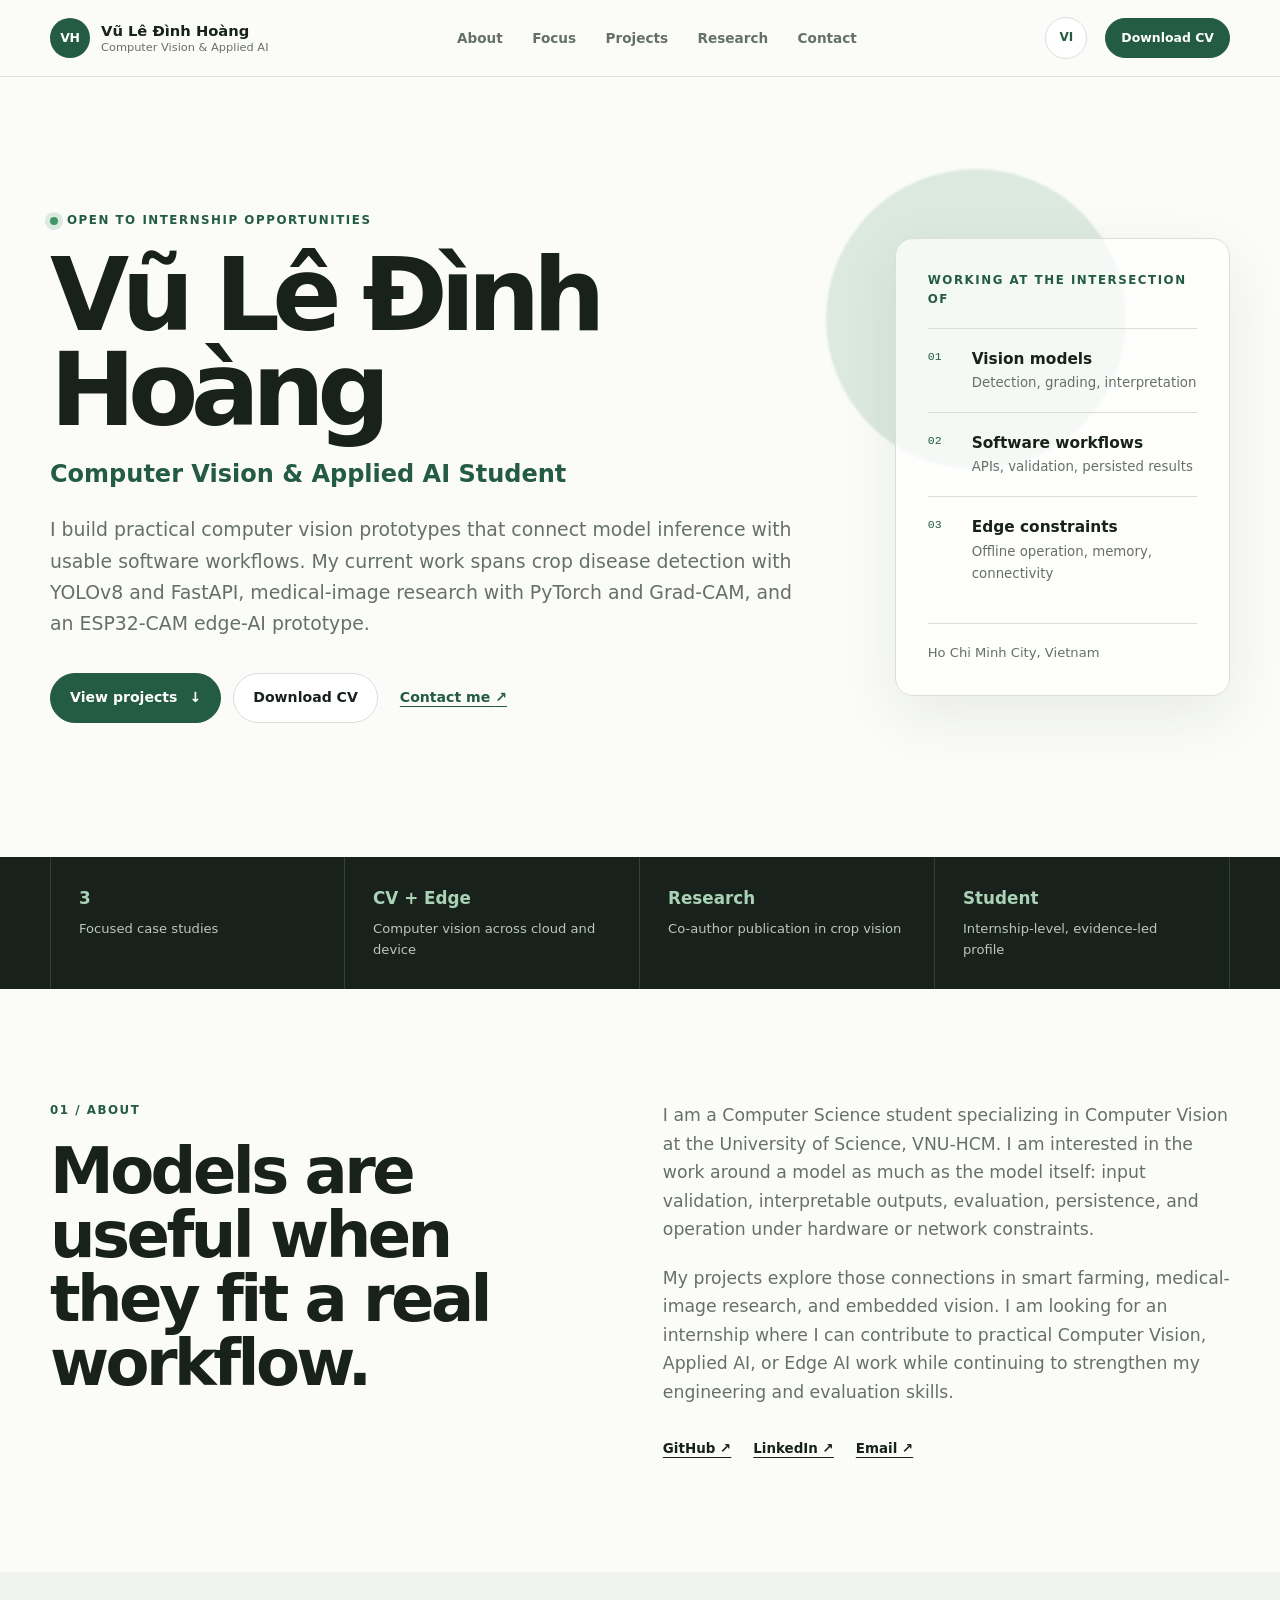
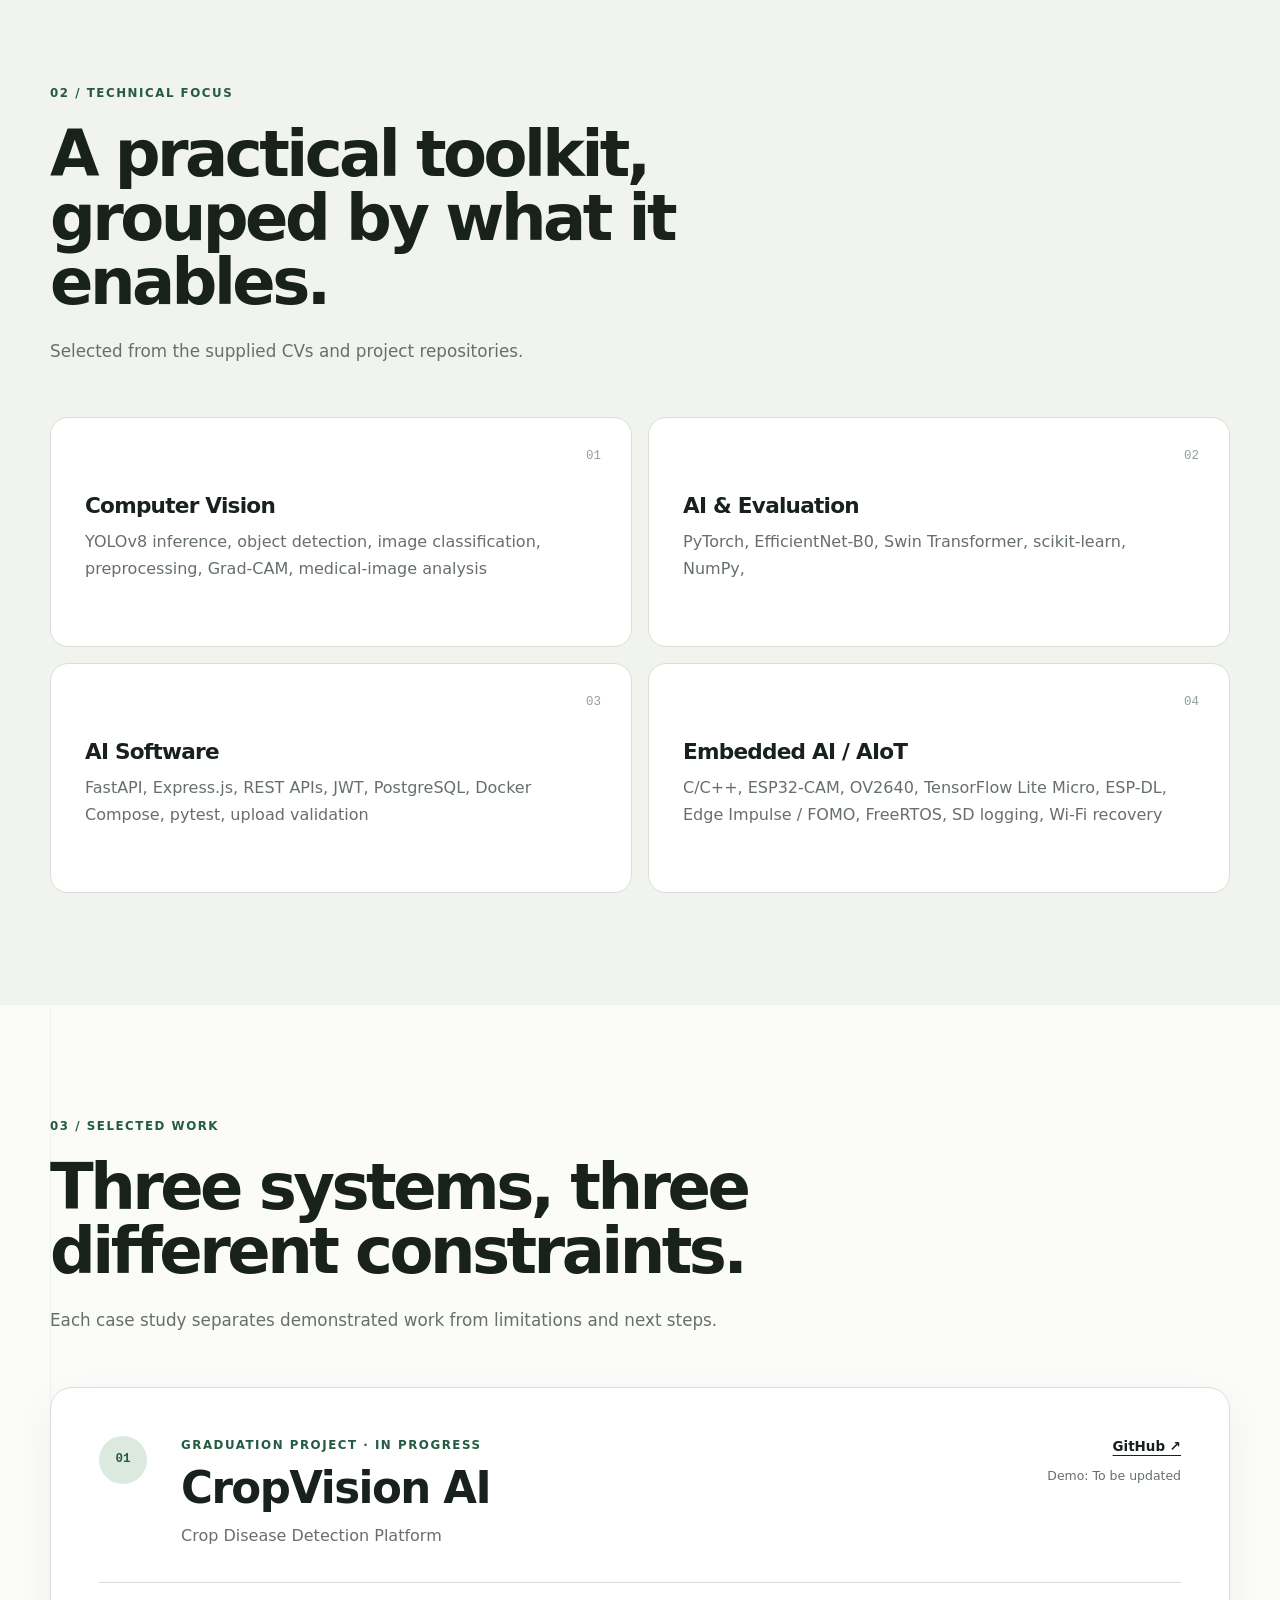
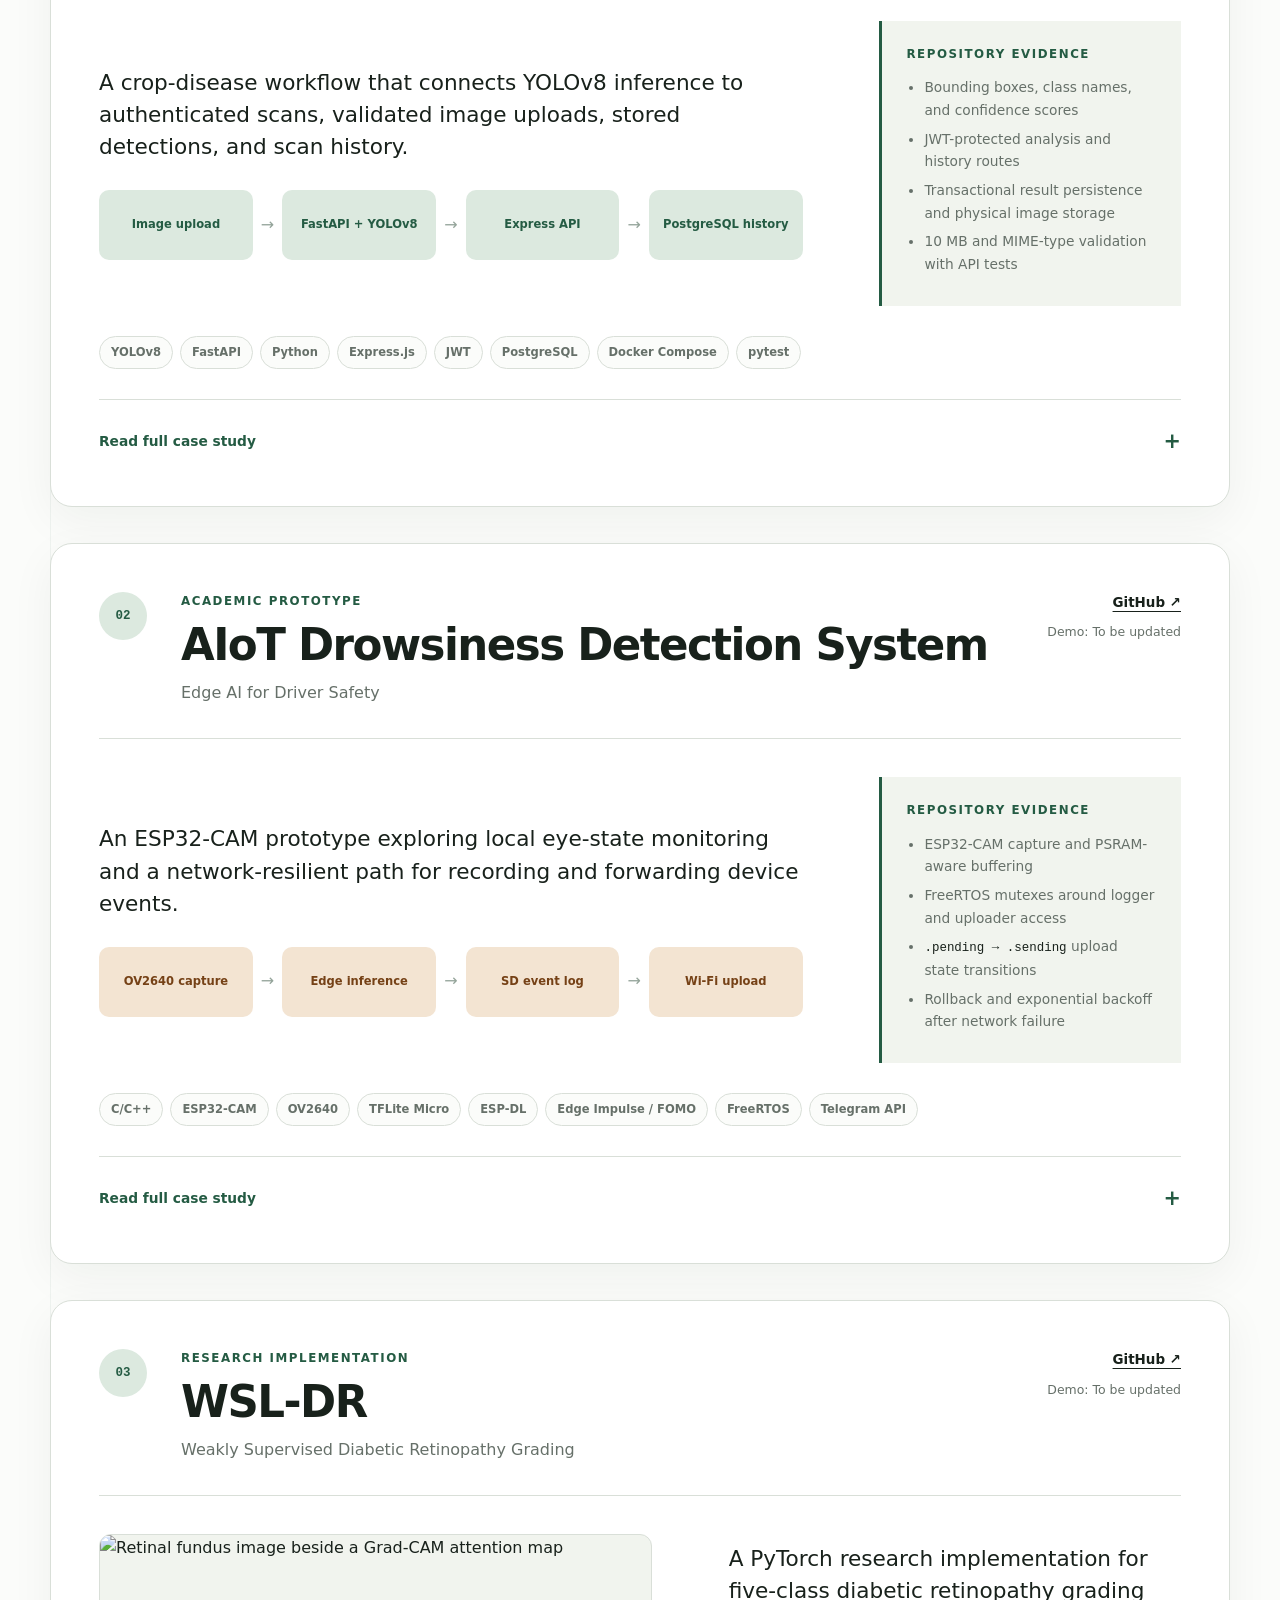
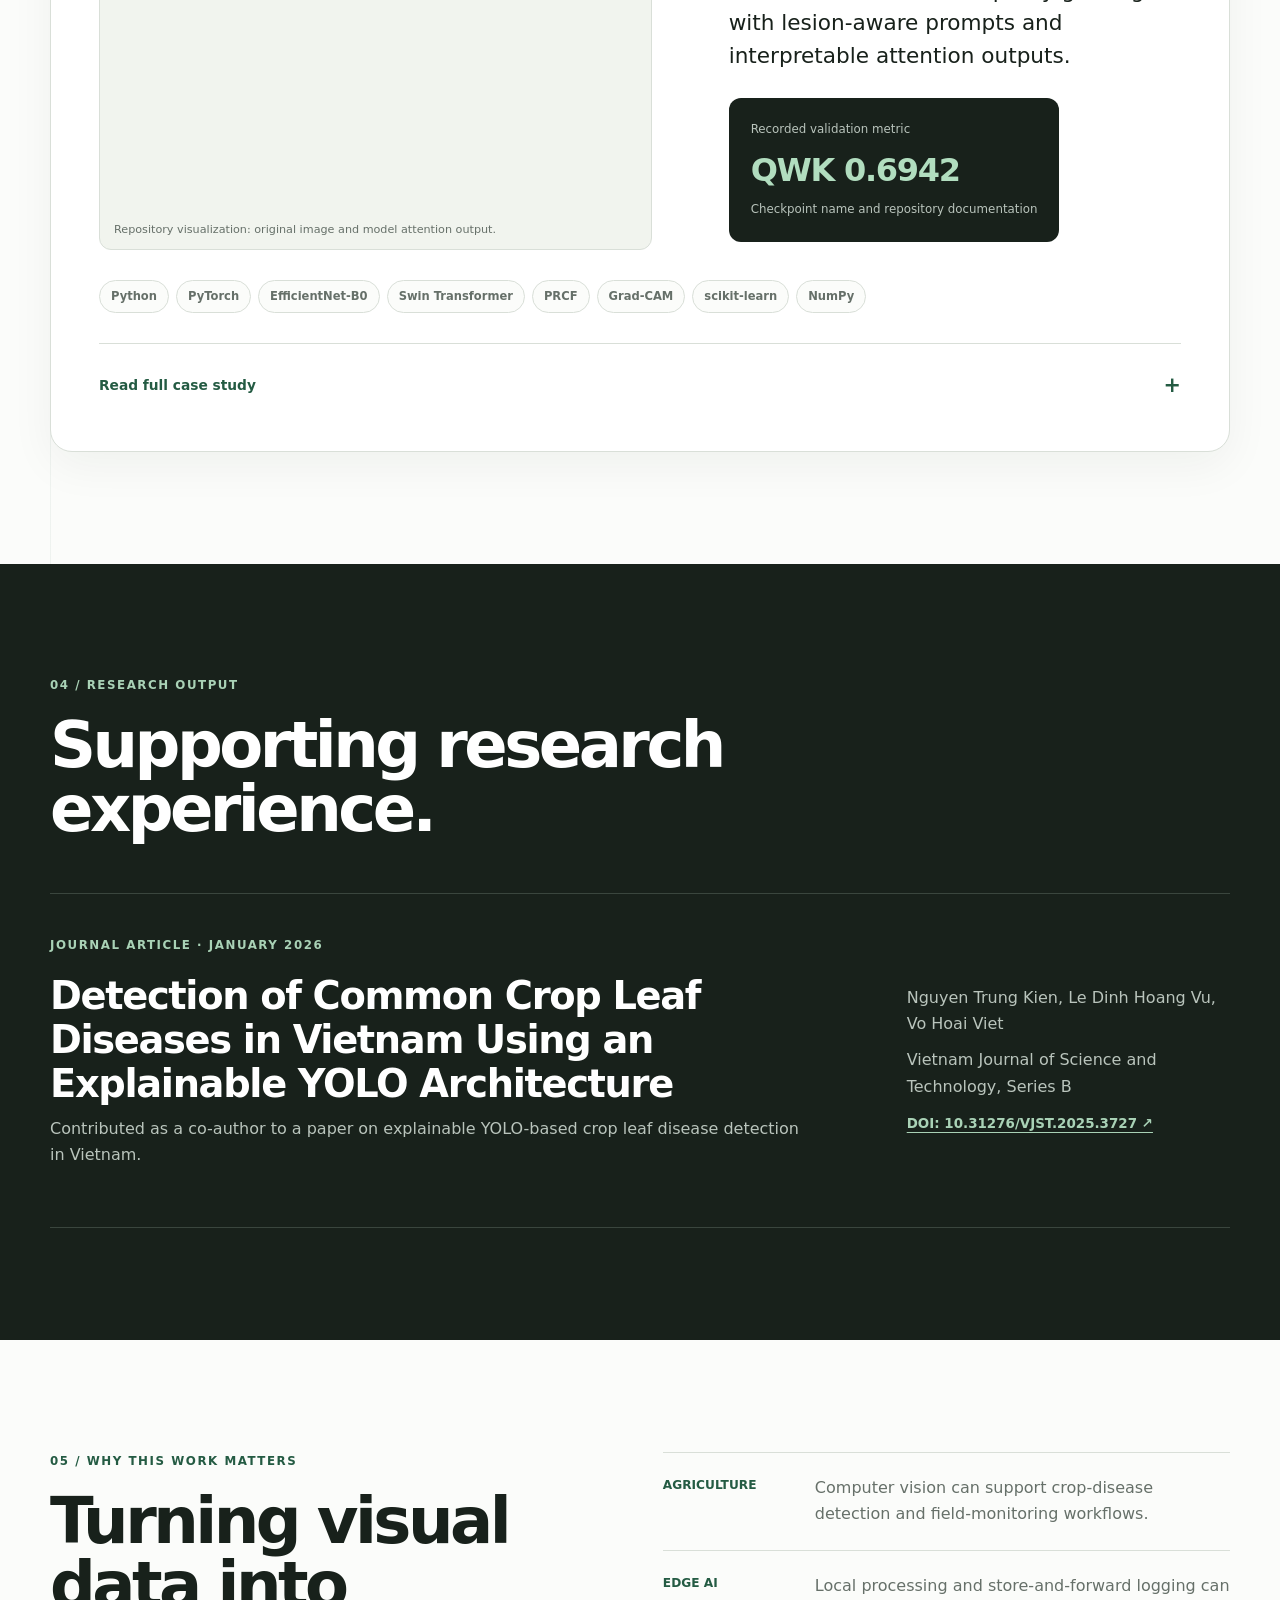
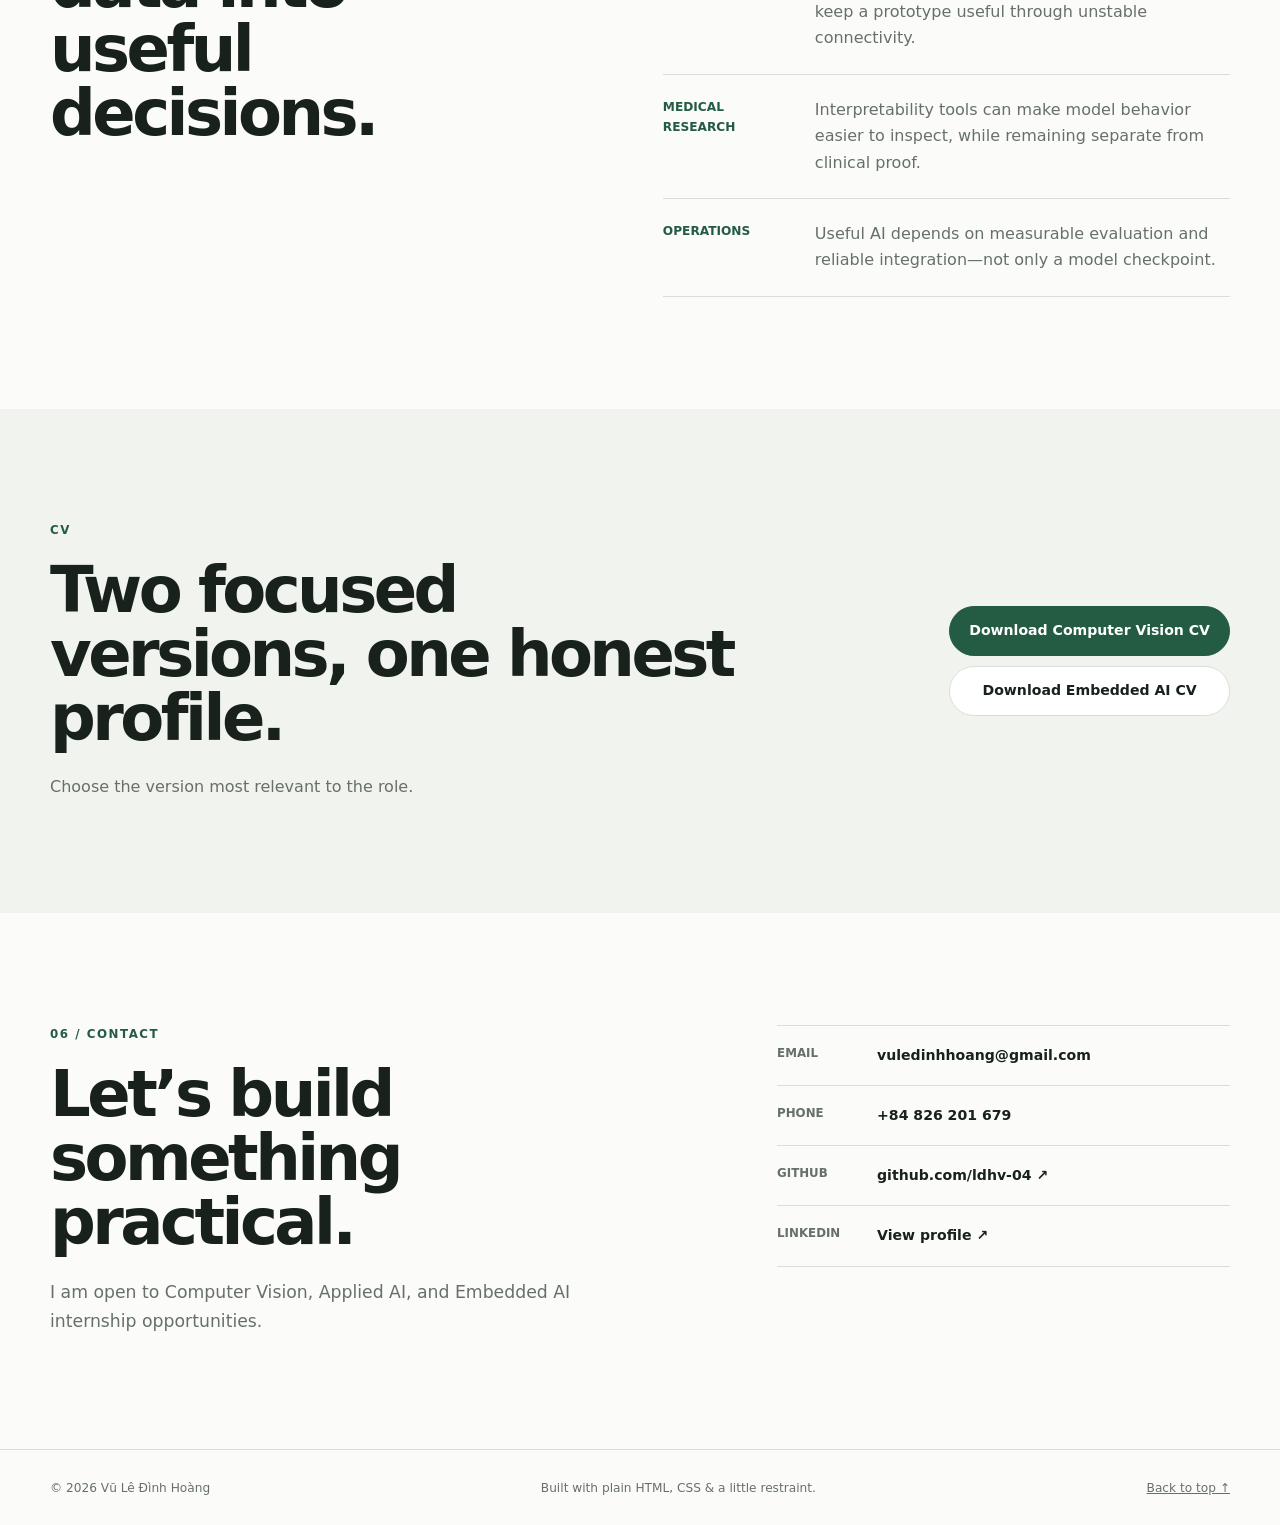
==== commit 983c2ce7: "Update portpolio" ====
--- a/index.html
+++ b/index.html
@@ -106,7 +106,7 @@
           <article class="focus-card">
             <span class="card-number">02</span>
             <h3>AI &amp; Evaluation</h3>
-            <p>PyTorch, EfficientNet-B0, Swin Transformer, scikit-learn, NumPy, Quadratic Weighted Kappa</p>
+            <p>PyTorch, EfficientNet-B0, Swin Transformer, scikit-learn, NumPy,</p>
           </article>
           <article class="focus-card">
             <span class="card-number">03</span>
@@ -169,13 +169,13 @@
           <details class="case-study">
             <summary>Read full case study <span aria-hidden="true">+</span></summary>
             <div class="case-grid">
-              <section><h4>Problem</h4><p>A model prediction alone does not give an agricultural user a usable way to submit images, receive structured detections, or revisit earlier scans.</p></section>
-              <section><h4>Motivation</h4><p>Explore how computer vision can support crop monitoring by turning detections into a structured, reviewable software workflow.</p></section>
-              <section><h4>My role</h4><p>Built or contributed to the FastAPI YOLOv8 service, image validation, bounding-box outputs, authenticated Express workflow, PostgreSQL result persistence, Docker setup, and prediction/upload tests.</p></section>
-              <section><h4>Solution</h4><p>The FastAPI service validates images and returns detections. The Express layer protects scan routes with JWT, persists uploaded files, and stores samples and detection boxes in a PostgreSQL transaction.</p></section>
-              <section><h4>Current result</h4><p>The repository supports local multi-service operation, inference integration, protected scan submission, physical image persistence, and per-user scan history. Current status: in progress.</p></section>
-              <section><h4>Limitations</h4><p>Needs broader real-world crop data, clearer model evaluation, user testing, and a public deployment. The supplied repository does not establish field impact or production use.</p></section>
-              <section class="case-wide"><h4>Next steps</h4><p>Strengthen dataset and evaluation reporting, improve the scan workflow, monitor inference failures, and prepare screenshots and a short demo.</p></section>
+              <section><h4>Problem</h4><p>A single disease identification model faces difficulties in reaching real-world users.</p></section>
+              <section><h4>Motivation</h4><p>Automating many manual agricultural monitoring processes through computer vision applications allows for the management, monitoring, and analysis of crop data.</p></section>
+              <section><h4>My role</h4><p>I joined as a project manager, full-stack developer, devOps specialist, and AI engineer.</p></section>
+              <section><h4>Solution</h4><p>Develop a desktop application using ElectronJS and a mobile application using React Native. Use PostgreSQL for the database. Build APIs between AI services. Set up a CI/CD workflow using GitLab.</p></section>
+              <section><h4>Current result</h4><p>After a short period of development, the project now has two applications: desktop and mobile. One for managers, and one for farmers. These meet the initial basic needs of the model, and the field management features have also been developed.</p></section>
+              <section><h4>Limitations</h4><p>Limitations exist in its ability to process single images; it cannot yet be expanded to handle video processing and live streaming. The source code structure is not optimized, and scalability, maintainability, and security still present many issues. There are no real-world users, and the AI ​​inference service has not yet been measured or optimized.</p></section>
+              <section class="case-wide"><h4>Direction of development</h4><p>Expand the scope of application, creating a comprehensive ecosystem for orchard management. Develop desktop and mobile applications for this ecosystem. Enhance disease detection capabilities across various crops through improvements to the core detection model. Develop and integrate the model into edge devices with smaller parameters, ensuring resource efficiency and cost optimization. Design UAVs to automate manual monitoring processes.</p></section>
             </div>
           </details>
         </article>
@@ -219,13 +219,13 @@
           <details class="case-study">
             <summary>Read full case study <span aria-hidden="true">+</span></summary>
             <div class="case-grid">
-              <section><h4>Problem</h4><p>A driver-monitoring prototype should keep its local workflow available during intermittent connectivity instead of treating the network as a hard dependency.</p></section>
-              <section><h4>Motivation</h4><p>Explore how camera input, lightweight on-device inference, local event handling, and delayed synchronization fit within ESP32-CAM constraints.</p></section>
-              <section><h4>My role</h4><p>The CV records work on ESP-DL face detection, dynamic 96×96 eye-region preprocessing, INT8 FOMO inference with TensorFlow Lite Micro and PSRAM, sustained-closure filtering, UART warnings, Telegram alerts, and a FreeRTOS upload task.</p></section>
-              <section><h4>Solution</h4><p>The CV describes an offline eye-state pipeline with local warning logic. The repository directly shows OV2640 capture plus SD-card JSONL logging, transaction-like file states, streaming upload, rollback, and network backoff.</p></section>
-              <section><h4>Current result</h4><p>Academic prototype. The repository demonstrates local camera operation and a resilient store-and-forward logging path; the full drowsiness pipeline is documented in the CV and design reports.</p></section>
-              <section><h4>Limitations</h4><p>Not a certified safety product. The supplied source does not provide controlled accuracy, latency, memory, lighting, or face-angle evaluation, and does not fully expose every CV-listed inference component.</p></section>
-              <section class="case-wide"><h4>Next steps</h4><p>Consolidate the inference firmware into the public repository, measure latency and memory use, build a controlled eye-state evaluation set, and test low-light and off-angle behavior.</p></section>
+              <section><h4>Problem</h4><p>The drowsiness warning systems in older vehicles are limited in terms of technology and equipment. The input images were too small; when compressed to the 96x96 resolution of the model, the data lost all its features, resulting in a small model that could not make accurate predictions.</p></section>
+              <section><h4>Motivation</h4><p>To create a compact, cost-effective device that solves the problem of falling asleep at the wheel in cars.</p></section>
+              <section><h4>My role</h4><p>I participated in the roles of project manager, lead coder, data collector and analyst, and model trainer and tuner.</p></section>
+              <section><h4>Solution</h4><p>The pipeline is divided into two stages with two small models for processing. Instead of a model that takes the entire face as input, compresses it, and processes it, I use a FOMO (Fast Object, More Object) model from the esp32 library. This model captures the main eye segment, called the ROI. The ROI is then sent to MobileNet for processing. Because when the ROI is cropped, it retains its size even after compression, so the effect is not significantly impacted. As a result, the model learns the data well and achieves good recognition performance in the experimental environment.</p></section>
+              <section><h4>Current result</h4><p>The test results in the laboratory environment were very good. The model achieved an accuracy of > 80% with 3FPS ​​and a latency of 200-500ms. </p></section>
+              <section><h4>Limitations</h4><p>The limitations lie in two things: the processor chip and the camera used to capture input data. The ESP32 generates a lot of heat after a short time, affecting the performance and inference speed of the model. The quality of the input images is also limited. The biggest problem is lighting, such as low light, backlighting, or nighttime shots. Therefore, it might be worth considering upgrading to a more adequate chip, changing the camera resolution, and using a dedicated camera to overcome these issues.</p></section>
+              <section class="case-wide"><h4>Direction of development</h4><p>The project could later develop in a more robust direction. Since the chip is capable of independent processing, it can be researched and integrated into other edge devices, and UAVs are a strong direction in this regard.</p></section>
             </div>
           </details>
         </article>
@@ -271,8 +271,8 @@
               <section><h4>My role</h4><p>Implemented the five-class PyTorch grading pipeline, EfficientNet-B0 attention module, Swin Transformer backbone, PRCF feature fusion, Grad-CAM outputs, and QWK evaluation.</p></section>
               <section><h4>Solution</h4><p>An EfficientNet attention module produces a lesion prompt, PRCF fuses it with Swin patch features, and the remaining Swin stages produce a grade. Grad-CAM supports inspection of model attention.</p></section>
               <section><h4>Current result</h4><p>The repository records a validation QWK of 0.6942 and includes a CLI demo for grade prediction and four-panel attention visualization.</p></section>
-              <section><h4>Limitations</h4><p>Research implementation only. It needs stronger reproducibility and external validation; attention maps are supportive visualizations, not clinical evidence. Not for diagnosis.</p></section>
-              <section class="case-wide"><h4>Next steps</h4><p>Document dataset preparation, add experiment tracking, compare backbones, publish a clearer evaluation report, and validate on an external dataset.</p></section>
+              <section><h4>Limitations</h4><p>The resources available for training are insufficient, and optimizing the architecture to achieve maximum accuracy is challenging. CNNs are quite resource-intensive and consume a lot of resources.</p></section>
+              <section class="case-wide"><h4>Direction of development</h4><p>Document dataset preparation, add experiment tracking, compare backbones, publish a clearer evaluation report, and validate on an external dataset.</p></section>
             </div>
           </details>
         </article>
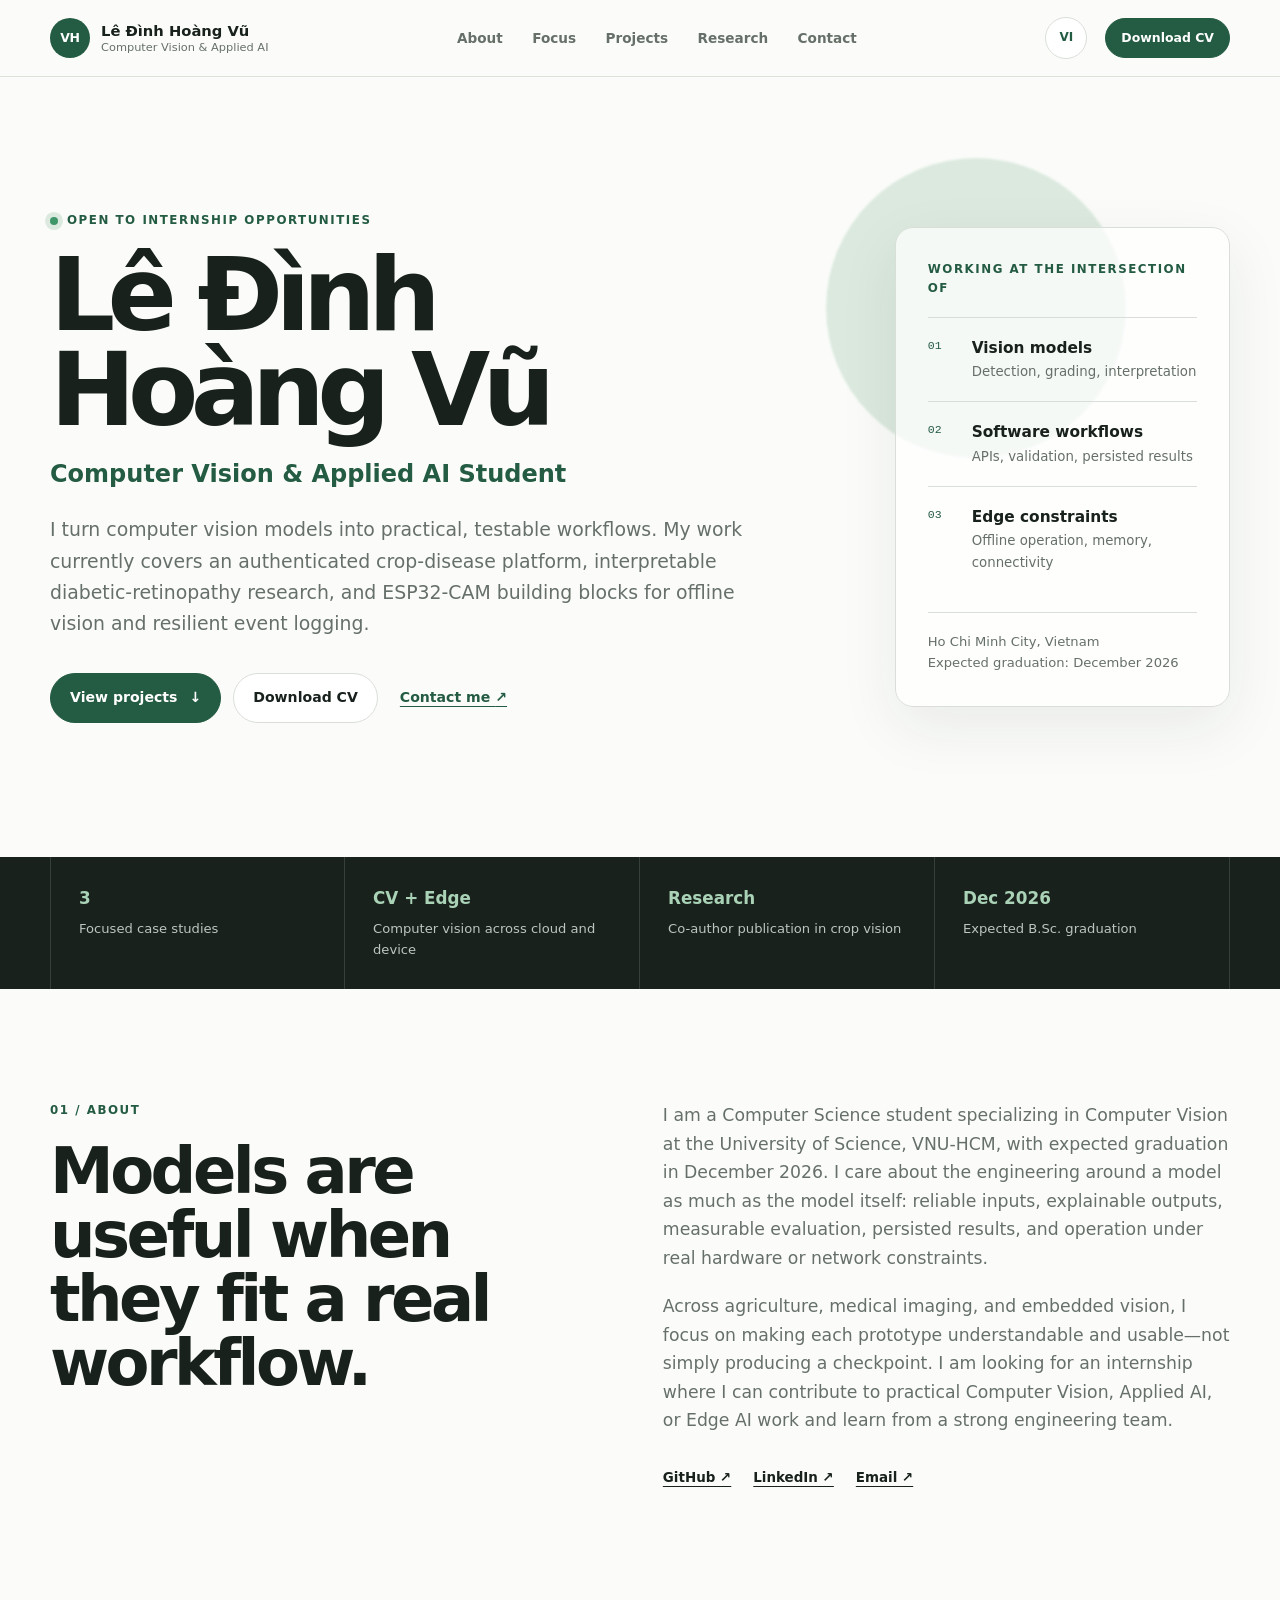
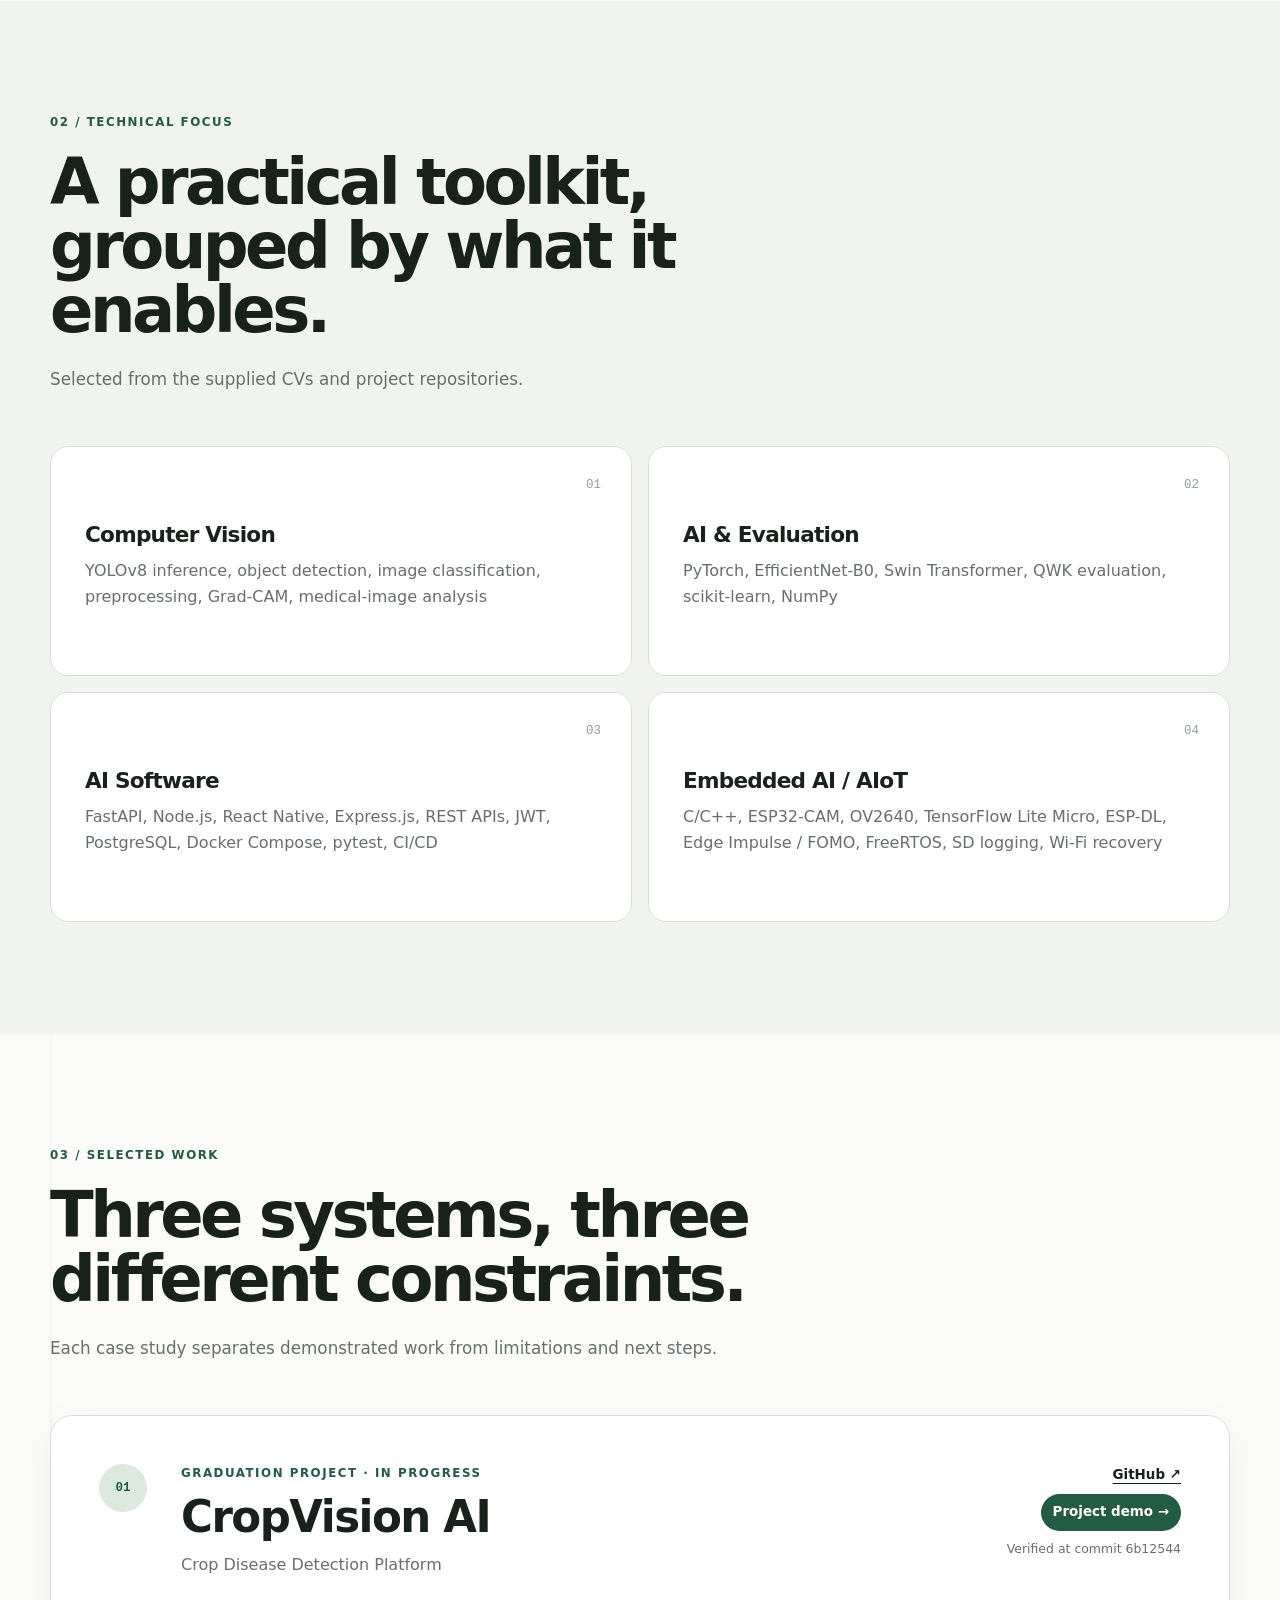
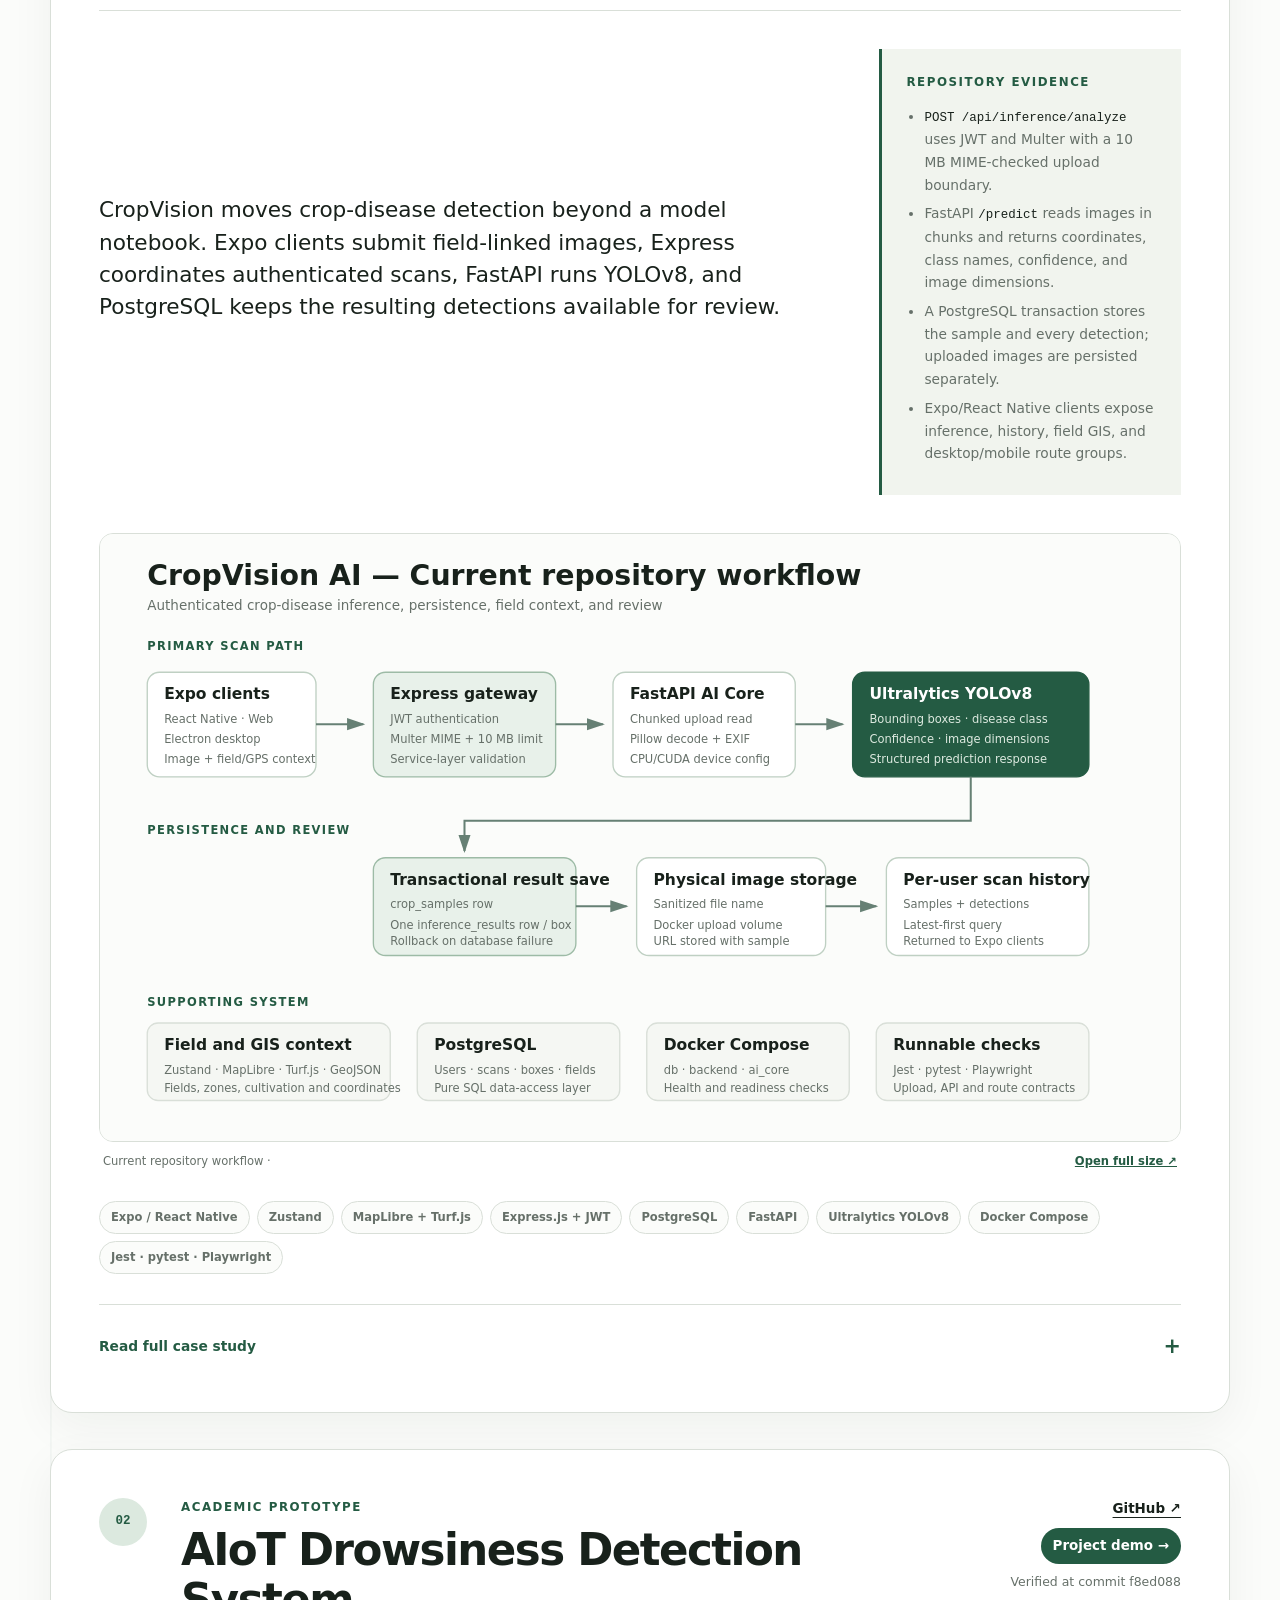
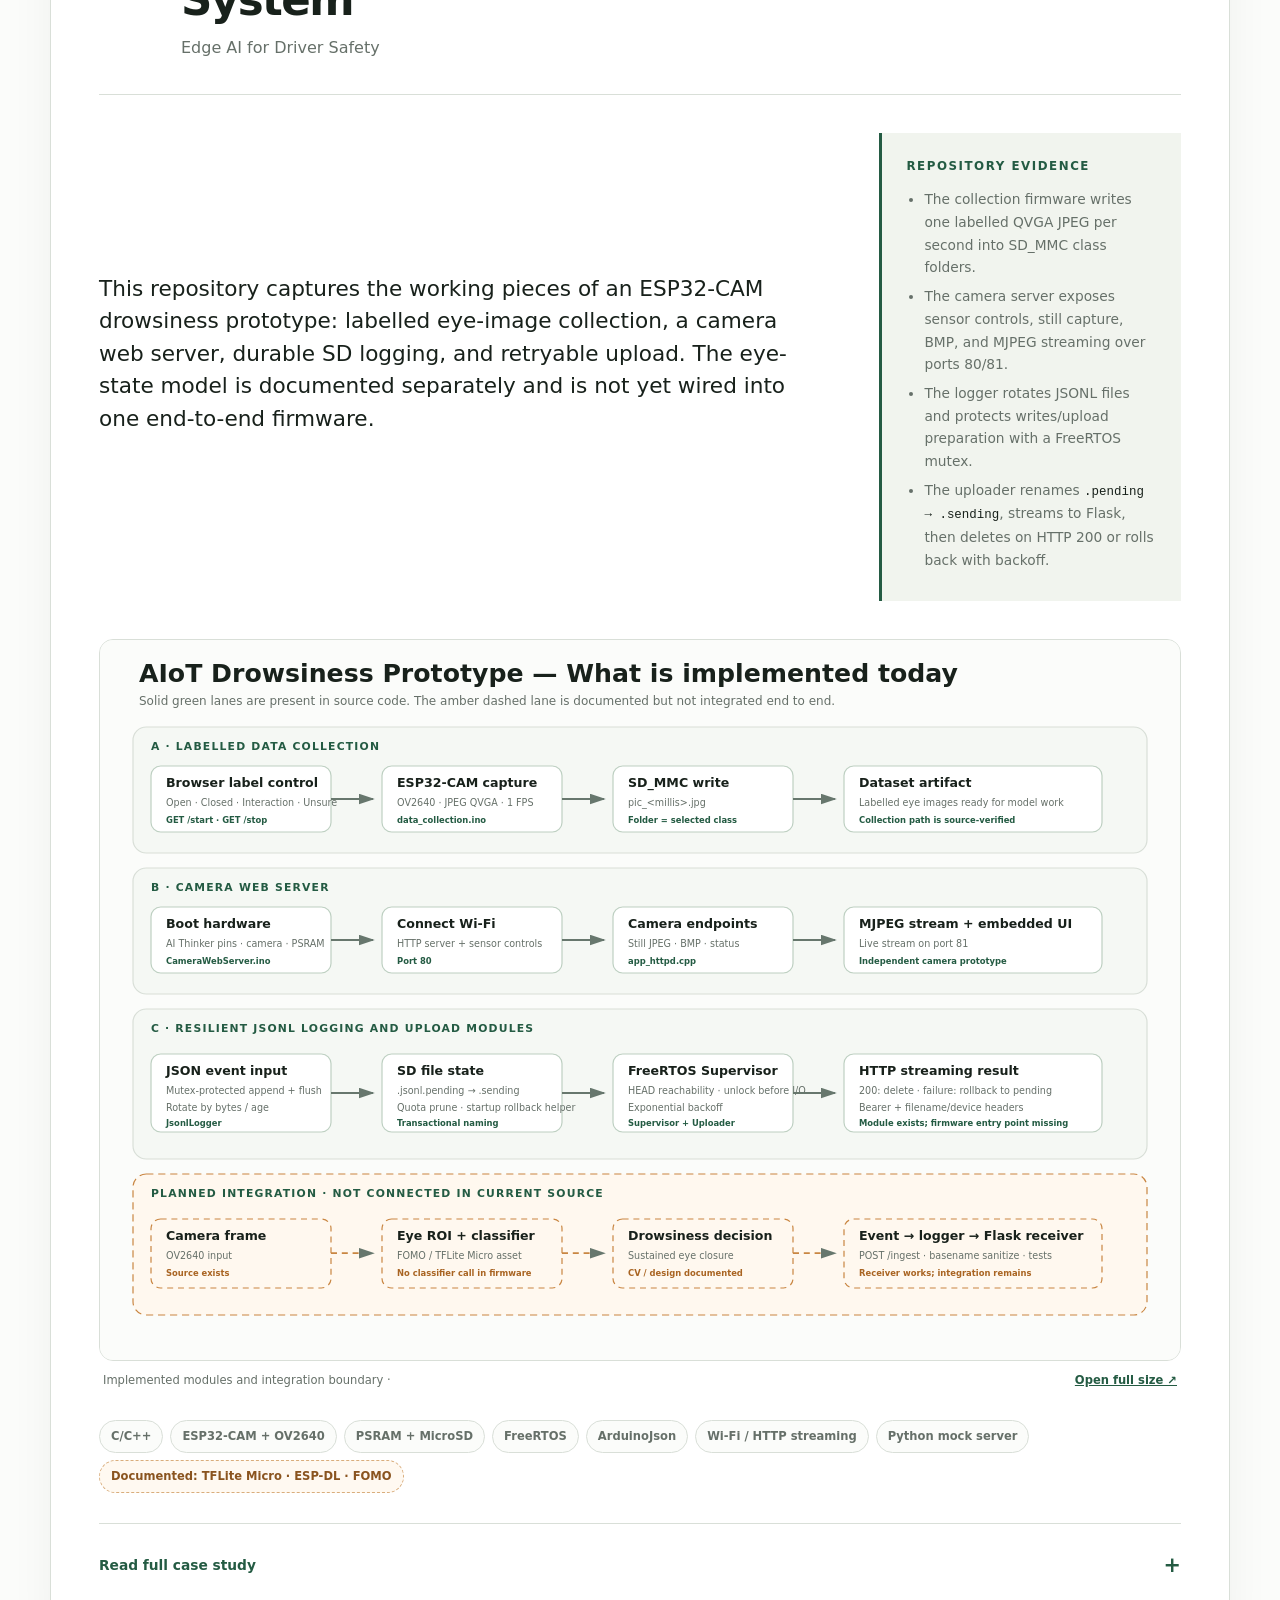
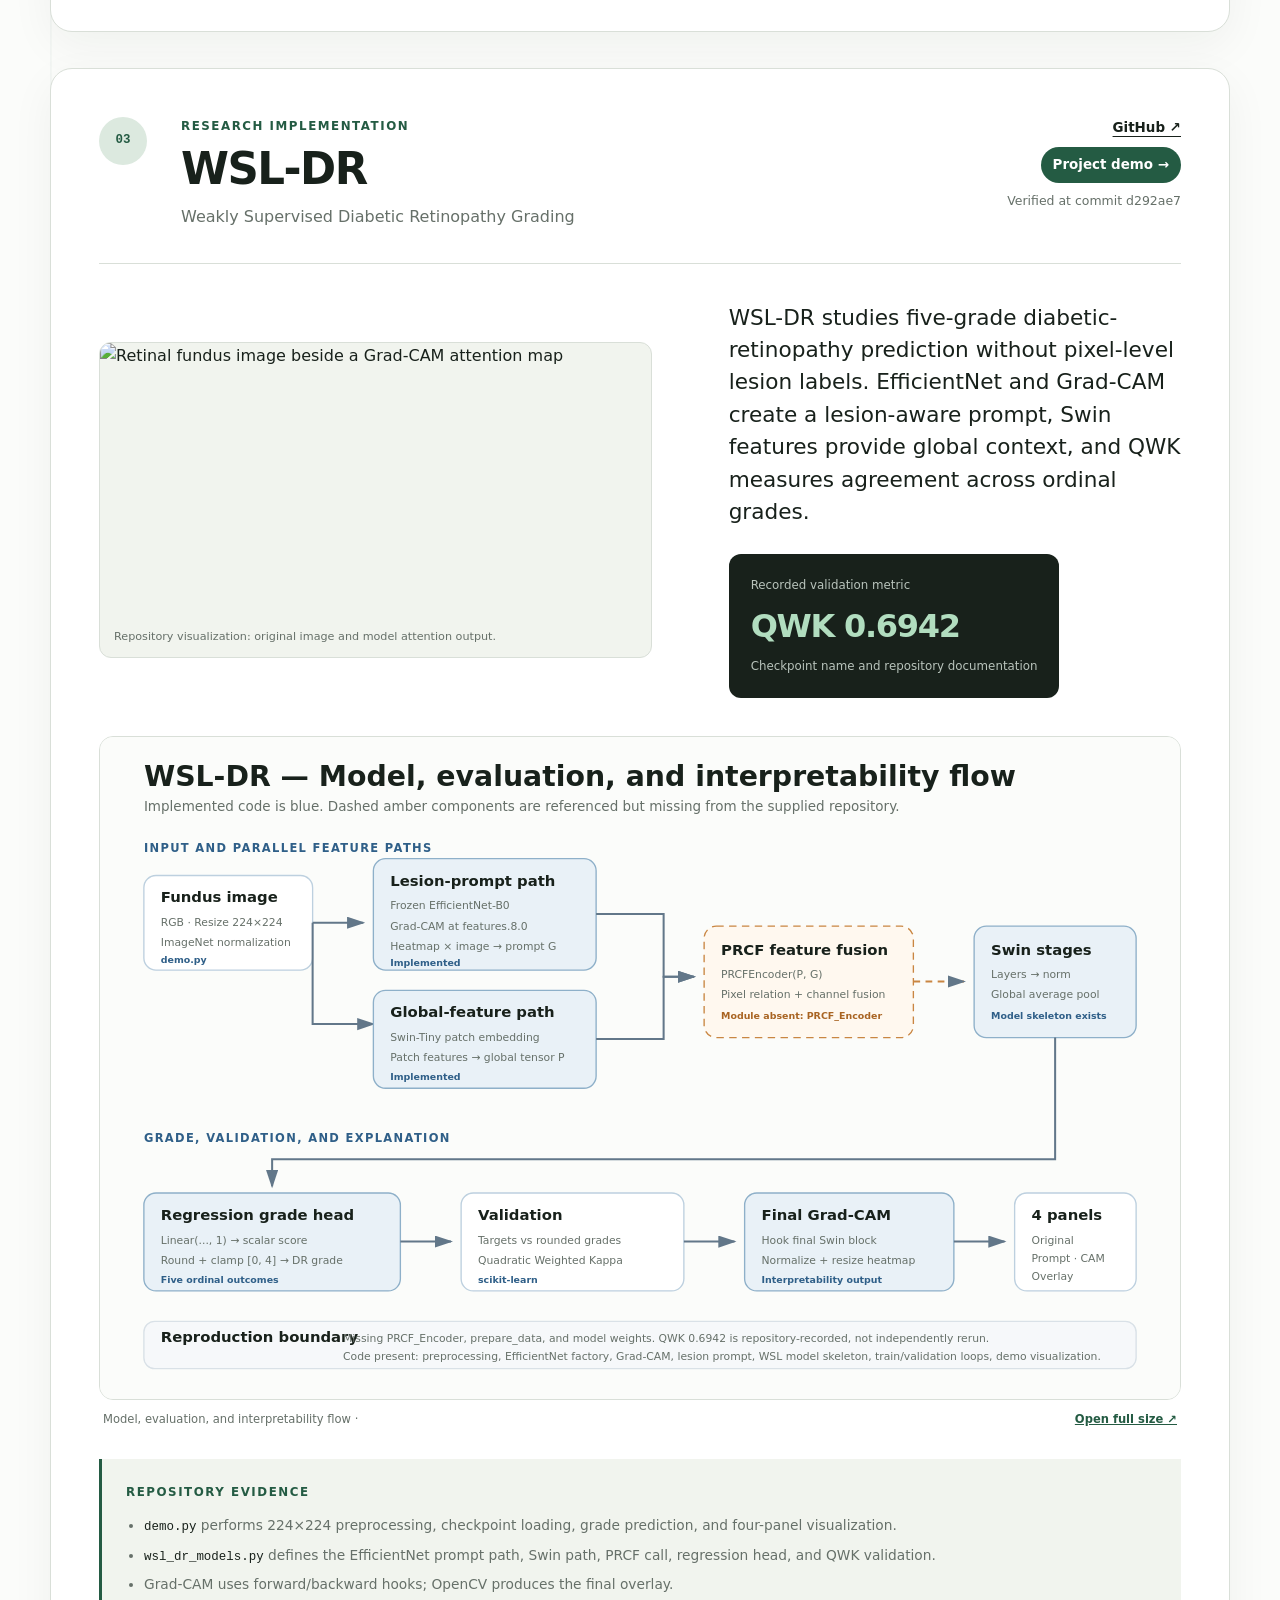
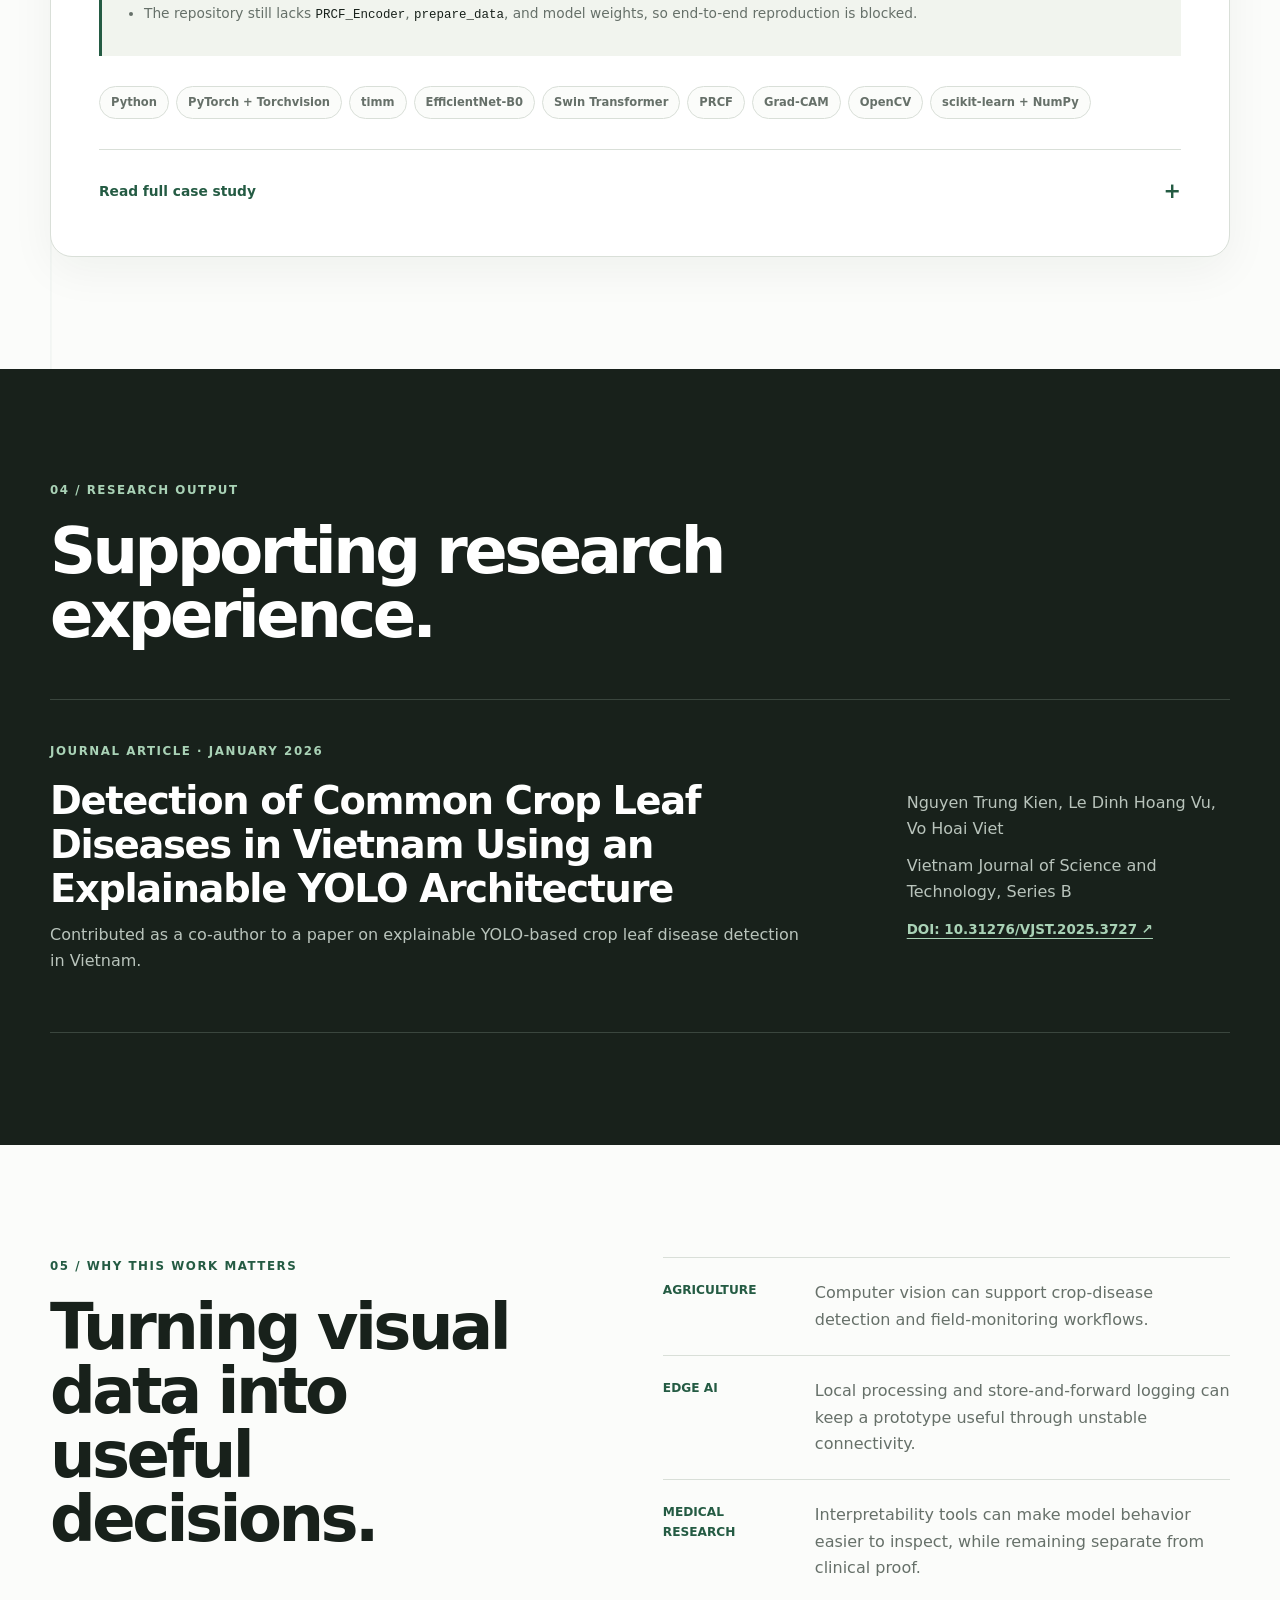
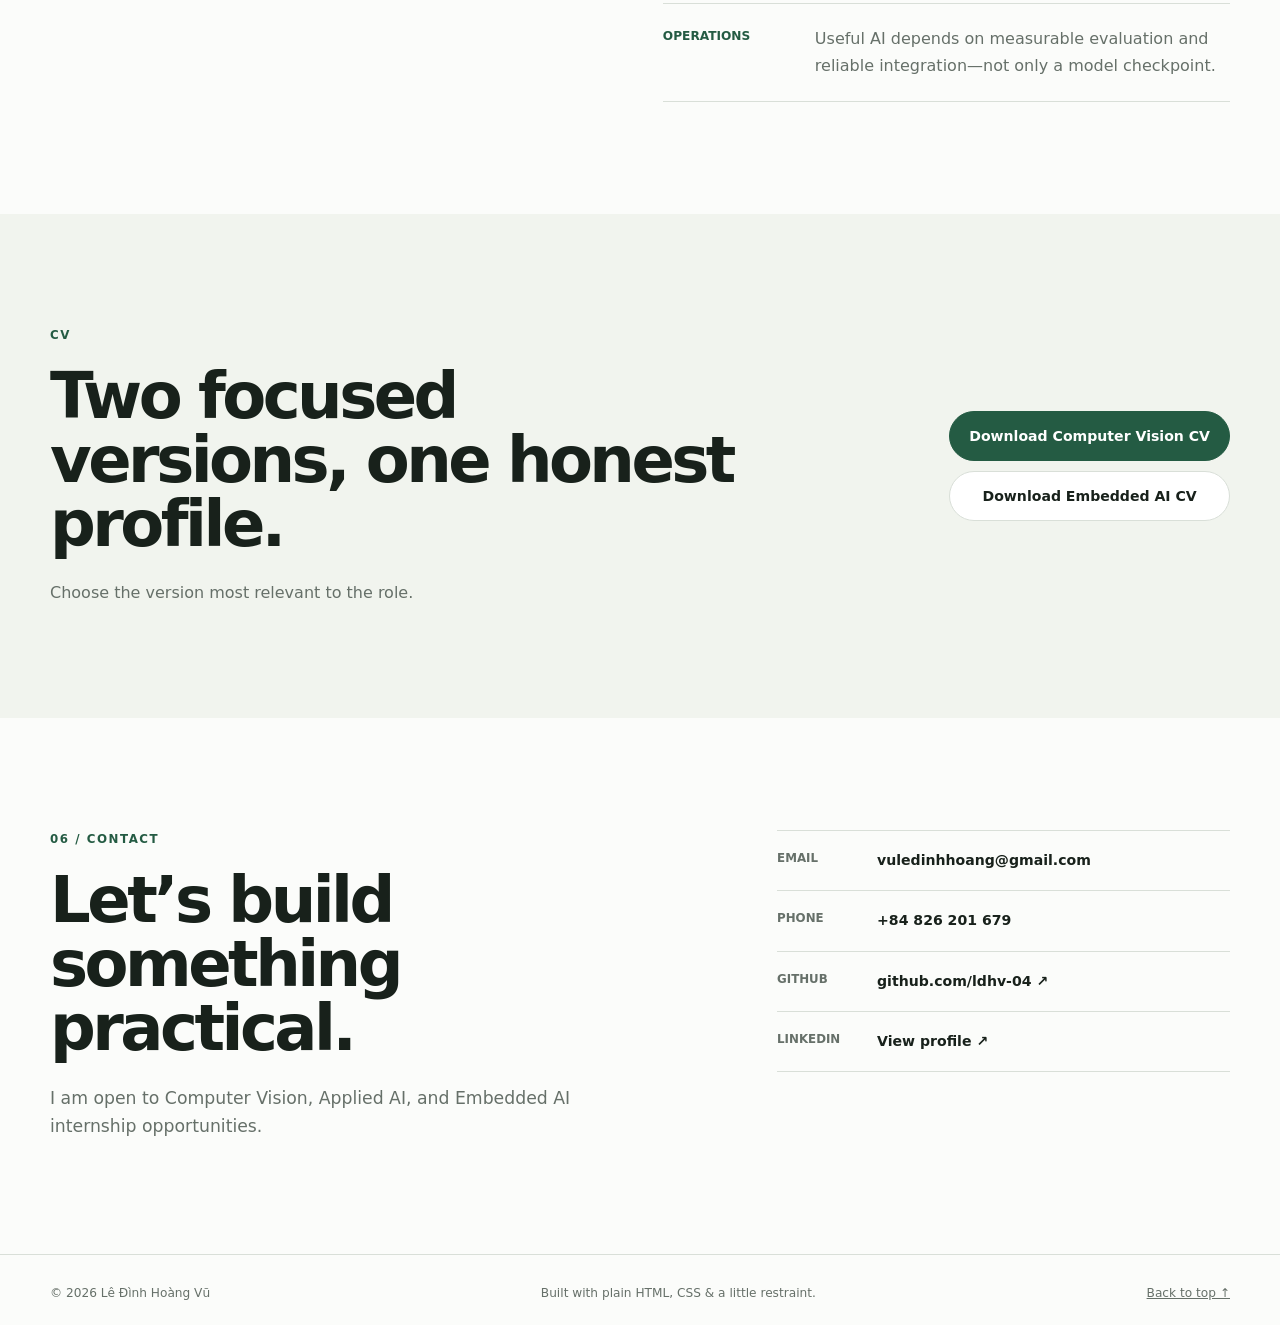
==== commit 42948a45: "feat: add portfolio project demos" ====
--- a/index.html
+++ b/index.html
@@ -3,12 +3,12 @@
 <head>
   <meta charset="utf-8">
   <meta name="viewport" content="width=device-width, initial-scale=1">
-  <meta name="description" content="Vũ Lê Đình Hoàng — Computer Vision and Applied AI student building practical systems for agriculture, medical imaging, and edge AI.">
+  <meta name="description" content="Lê Đình Hoàng Vũ — Computer Vision and Applied AI student building practical systems for agriculture, medical imaging, and edge AI.">
   <meta name="theme-color" content="#f5f7f2">
-  <meta property="og:title" content="Vũ Lê Đình Hoàng | Computer Vision & Applied AI">
+  <meta property="og:title" content="Lê Đình Hoàng Vũ | Computer Vision & Applied AI">
   <meta property="og:description" content="Practical computer vision systems for agriculture, medical imaging, and edge AI.">
   <meta property="og:type" content="website">
-  <title>Vũ Lê Đình Hoàng | Computer Vision & Applied AI</title>
+  <title>Lê Đình Hoàng Vũ | Computer Vision & Applied AI</title>
   <link rel="stylesheet" href="styles.css">
   <script src="script.js" defer></script>
 </head>
@@ -17,10 +17,10 @@
 
   <header class="site-header">
     <div class="shell nav-row">
-      <a class="brand" href="#top" aria-label="Vũ Lê Đình Hoàng — home">
+      <a class="brand" href="#top" aria-label="Lê Đình Hoàng Vũ — home">
         <span class="brand-mark" aria-hidden="true">VH</span>
         <span>
-          <strong>Vũ Lê Đình Hoàng</strong>
+          <strong>Lê Đình Hoàng Vũ</strong>
           <small>Computer Vision &amp; Applied AI</small>
         </span>
       </a>
@@ -41,9 +41,9 @@
       <div class="shell hero-grid">
         <div class="hero-copy">
           <p class="kicker"><span class="status-dot" aria-hidden="true"></span>Open to internship opportunities</p>
-          <h1>Vũ Lê Đình Hoàng</h1>
+          <h1>Lê Đình Hoàng Vũ</h1>
           <p class="hero-role">Computer Vision &amp; Applied AI Student</p>
-          <p class="hero-intro">I build practical computer vision prototypes that connect model inference with usable software workflows. My current work spans crop disease detection with YOLOv8 and FastAPI, medical-image research with PyTorch and Grad-CAM, and an ESP32-CAM edge-AI prototype.</p>
+          <p class="hero-intro">I turn computer vision models into practical, testable workflows. My work currently covers an authenticated crop-disease platform, interpretable diabetic-retinopathy research, and ESP32-CAM building blocks for offline vision and resilient event logging.</p>
           <div class="actions">
             <a class="button button-primary" href="#projects">View projects <span aria-hidden="true">↓</span></a>
             <a class="button button-secondary" href="assets/cv/Le_Dinh_Hoang_Vu.pdf" download>Download CV</a>
@@ -58,7 +58,7 @@
             <li><span>02</span><strong>Software workflows</strong><small>APIs, validation, persisted results</small></li>
             <li><span>03</span><strong>Edge constraints</strong><small>Offline operation, memory, connectivity</small></li>
           </ol>
-          <p class="location">Ho Chi Minh City, Vietnam</p>
+          <p class="location">Ho Chi Minh City, Vietnam<br>Expected graduation: December 2026</p>
         </aside>
       </div>
     </section>
@@ -68,7 +68,7 @@
         <div><strong>3</strong><span>Focused case studies</span></div>
         <div><strong>CV + Edge</strong><span>Computer vision across cloud and device</span></div>
         <div><strong>Research</strong><span>Co-author publication in crop vision</span></div>
-        <div><strong>Student</strong><span>Internship-level, evidence-led profile</span></div>
+        <div><strong>Dec 2026</strong><span>Expected B.Sc. graduation</span></div>
       </div>
     </section>
 
@@ -79,8 +79,8 @@
           <h2>Models are useful when they fit a real workflow.</h2>
         </div>
         <div class="about-copy">
-          <p>I am a Computer Science student specializing in Computer Vision at the University of Science, VNU-HCM. I am interested in the work around a model as much as the model itself: input validation, interpretable outputs, evaluation, persistence, and operation under hardware or network constraints.</p>
-          <p>My projects explore those connections in smart farming, medical-image research, and embedded vision. I am looking for an internship where I can contribute to practical Computer Vision, Applied AI, or Edge AI work while continuing to strengthen my engineering and evaluation skills.</p>
+          <p>I am a Computer Science student specializing in Computer Vision at the University of Science, VNU-HCM, with expected graduation in December 2026. I care about the engineering around a model as much as the model itself: reliable inputs, explainable outputs, measurable evaluation, persisted results, and operation under real hardware or network constraints.</p>
+          <p>Across agriculture, medical imaging, and embedded vision, I focus on making each prototype understandable and usable—not simply producing a checkpoint. I am looking for an internship where I can contribute to practical Computer Vision, Applied AI, or Edge AI work and learn from a strong engineering team.</p>
           <div class="inline-links" aria-label="External profiles">
             <a href="https://github.com/ldhv-04" target="_blank" rel="noopener noreferrer">GitHub ↗</a>
             <a href="https://www.linkedin.com/in/vu-le-45a0051a7/" target="_blank" rel="noopener noreferrer">LinkedIn ↗</a>
@@ -106,12 +106,12 @@
           <article class="focus-card">
             <span class="card-number">02</span>
             <h3>AI &amp; Evaluation</h3>
-            <p>PyTorch, EfficientNet-B0, Swin Transformer, scikit-learn, NumPy,</p>
+            <p>PyTorch, EfficientNet-B0, Swin Transformer, QWK evaluation, scikit-learn, NumPy</p>
           </article>
           <article class="focus-card">
             <span class="card-number">03</span>
             <h3>AI Software</h3>
-            <p>FastAPI, Express.js, REST APIs, JWT, PostgreSQL, Docker Compose, pytest, upload validation</p>
+            <p>FastAPI, Node.js, React Native, Express.js, REST APIs, JWT, PostgreSQL, Docker Compose, pytest, CI/CD</p>
           </article>
           <article class="focus-card">
             <span class="card-number">04</span>
@@ -140,30 +140,33 @@
             </div>
             <div class="project-links">
               <a href="https://github.com/ldhv-04/CropVision" target="_blank" rel="noopener noreferrer">GitHub ↗</a>
-              <span>Demo: To be updated</span>
+              <a class="demo-link" href="demos/cropvision/">Project demo →</a>
+              <span>Verified at commit 6b12544</span>
             </div>
           </div>
 
           <div class="project-content">
             <div>
-              <p class="project-lead">A crop-disease workflow that connects YOLOv8 inference to authenticated scans, validated image uploads, stored detections, and scan history.</p>
-              <div class="flow-diagram" aria-label="CropVision system flow">
-                <span>Image upload</span><i aria-hidden="true">→</i><span>FastAPI + YOLOv8</span><i aria-hidden="true">→</i><span>Express API</span><i aria-hidden="true">→</i><span>PostgreSQL history</span>
-              </div>
+              <p class="project-lead">CropVision moves crop-disease detection beyond a model notebook. Expo clients submit field-linked images, Express coordinates authenticated scans, FastAPI runs YOLOv8, and PostgreSQL keeps the resulting detections available for review.</p>
             </div>
             <div class="evidence-list">
               <p class="mini-label">Repository evidence</p>
               <ul>
-                <li>Bounding boxes, class names, and confidence scores</li>
-                <li>JWT-protected analysis and history routes</li>
-                <li>Transactional result persistence and physical image storage</li>
-                <li>10 MB and MIME-type validation with API tests</li>
+                <li><code>POST /api/inference/analyze</code> uses JWT and Multer with a 10 MB MIME-checked upload boundary.</li>
+                <li>FastAPI <code>/predict</code> reads images in chunks and returns coordinates, class names, confidence, and image dimensions.</li>
+                <li>A PostgreSQL transaction stores the sample and every detection; uploaded images are persisted separately.</li>
+                <li>Expo/React Native clients expose inference, history, field GIS, and desktop/mobile route groups.</li>
               </ul>
             </div>
           </div>
 
+          <figure class="workflow-art">
+            <a href="assets/images/projects/cropvision-workflow.svg" target="_blank"><img src="assets/images/projects/cropvision-workflow.svg" alt="Complete CropVision workflow from client upload through authenticated backend, YOLOv8 inference, PostgreSQL persistence, and scan history" loading="lazy"></a>
+            <figcaption>Current repository workflow · <a href="assets/images/projects/cropvision-workflow.svg" target="_blank">Open full size ↗</a></figcaption>
+          </figure>
+
           <ul class="tags" aria-label="CropVision technologies">
-            <li>YOLOv8</li><li>FastAPI</li><li>Python</li><li>Express.js</li><li>JWT</li><li>PostgreSQL</li><li>Docker Compose</li><li>pytest</li>
+            <li>Expo / React Native</li><li>Zustand</li><li>MapLibre + Turf.js</li><li>Express.js + JWT</li><li>PostgreSQL</li><li>FastAPI</li><li>Ultralytics YOLOv8</li><li>Docker Compose</li><li>Jest · pytest · Playwright</li>
           </ul>
 
           <details class="case-study">
@@ -190,30 +193,33 @@
             </div>
             <div class="project-links">
               <a href="https://github.com/ldhv-04/SDEsp32" target="_blank" rel="noopener noreferrer">GitHub ↗</a>
-              <span>Demo: To be updated</span>
+              <a class="demo-link" href="demos/aiot-drowsiness/">Project demo →</a>
+              <span>Verified at commit f8ed088</span>
             </div>
           </div>
 
           <div class="project-content">
             <div>
-              <p class="project-lead">An ESP32-CAM prototype exploring local eye-state monitoring and a network-resilient path for recording and forwarding device events.</p>
-              <div class="flow-diagram flow-amber" aria-label="Drowsiness prototype system flow">
-                <span>OV2640 capture</span><i aria-hidden="true">→</i><span>Edge inference</span><i aria-hidden="true">→</i><span>SD event log</span><i aria-hidden="true">→</i><span>Wi-Fi upload</span>
-              </div>
+              <p class="project-lead">This repository captures the working pieces of an ESP32-CAM drowsiness prototype: labelled eye-image collection, a camera web server, durable SD logging, and retryable upload. The eye-state model is documented separately and is not yet wired into one end-to-end firmware.</p>
             </div>
             <div class="evidence-list">
               <p class="mini-label">Repository evidence</p>
               <ul>
-                <li>ESP32-CAM capture and PSRAM-aware buffering</li>
-                <li>FreeRTOS mutexes around logger and uploader access</li>
-                <li><code>.pending → .sending</code> upload state transitions</li>
-                <li>Rollback and exponential backoff after network failure</li>
+                <li>The collection firmware writes one labelled QVGA JPEG per second into SD_MMC class folders.</li>
+                <li>The camera server exposes sensor controls, still capture, BMP, and MJPEG streaming over ports 80/81.</li>
+                <li>The logger rotates JSONL files and protects writes/upload preparation with a FreeRTOS mutex.</li>
+                <li>The uploader renames <code>.pending → .sending</code>, streams to Flask, then deletes on HTTP 200 or rolls back with backoff.</li>
               </ul>
             </div>
           </div>
 
+          <figure class="workflow-art">
+            <a href="assets/images/projects/aiot-drowsiness-workflow.svg" target="_blank"><img src="assets/images/projects/aiot-drowsiness-workflow.svg" alt="Detailed AIoT workflow separating implemented ESP32-CAM collection, camera streaming, resilient logging, receiver tests, and planned drowsiness integration" loading="lazy"></a>
+            <figcaption>Implemented modules and integration boundary · <a href="assets/images/projects/aiot-drowsiness-workflow.svg" target="_blank">Open full size ↗</a></figcaption>
+          </figure>
+
           <ul class="tags" aria-label="Drowsiness prototype technologies">
-            <li>C/C++</li><li>ESP32-CAM</li><li>OV2640</li><li>TFLite Micro</li><li>ESP-DL</li><li>Edge Impulse / FOMO</li><li>FreeRTOS</li><li>Telegram API</li>
+            <li>C/C++</li><li>ESP32-CAM + OV2640</li><li>PSRAM + MicroSD</li><li>FreeRTOS</li><li>ArduinoJson</li><li>Wi-Fi / HTTP streaming</li><li>Python mock server</li><li class="tag-documented">Documented: TFLite Micro · ESP-DL · FOMO</li>
           </ul>
 
           <details class="case-study">
@@ -240,7 +246,8 @@
             </div>
             <div class="project-links">
               <a href="https://github.com/ldhv-04/WLS-DR" target="_blank" rel="noopener noreferrer">GitHub ↗</a>
-              <span>Demo: To be updated</span>
+              <a class="demo-link" href="demos/wsl-dr/">Project demo →</a>
+              <span>Verified at commit d292ae7</span>
             </div>
           </div>
 
@@ -250,7 +257,7 @@
               <figcaption>Repository visualization: original image and model attention output.</figcaption>
             </figure>
             <div>
-              <p class="project-lead">A PyTorch research implementation for five-class diabetic retinopathy grading with lesion-aware prompts and interpretable attention outputs.</p>
+              <p class="project-lead">WSL-DR studies five-grade diabetic-retinopathy prediction without pixel-level lesion labels. EfficientNet and Grad-CAM create a lesion-aware prompt, Swin features provide global context, and QWK measures agreement across ordinal grades.</p>
               <div class="metric-card">
                 <span>Recorded validation metric</span>
                 <strong>QWK 0.6942</strong>
@@ -259,8 +266,23 @@
             </div>
           </div>
 
+          <figure class="workflow-art">
+            <a href="assets/images/projects/wsl-dr-workflow.svg" target="_blank"><img src="assets/images/projects/wsl-dr-workflow.svg" alt="Detailed WSL-DR workflow showing preprocessing, EfficientNet lesion prompt, Swin features, PRCF fusion, regression grading, QWK validation, and Grad-CAM outputs" loading="lazy"></a>
+            <figcaption>Model, evaluation, and interpretability flow · <a href="assets/images/projects/wsl-dr-workflow.svg" target="_blank">Open full size ↗</a></figcaption>
+          </figure>
+
+          <div class="evidence-list workflow-evidence">
+            <p class="mini-label">Repository evidence</p>
+            <ul>
+              <li><code>demo.py</code> performs 224×224 preprocessing, checkpoint loading, grade prediction, and four-panel visualization.</li>
+              <li><code>wsl_dr_models.py</code> defines the EfficientNet prompt path, Swin path, PRCF call, regression head, and QWK validation.</li>
+              <li>Grad-CAM uses forward/backward hooks; OpenCV produces the final overlay.</li>
+              <li>The repository still lacks <code>PRCF_Encoder</code>, <code>prepare_data</code>, and model weights, so end-to-end reproduction is blocked.</li>
+            </ul>
+          </div>
+
           <ul class="tags" aria-label="WSL-DR technologies">
-            <li>Python</li><li>PyTorch</li><li>EfficientNet-B0</li><li>Swin Transformer</li><li>PRCF</li><li>Grad-CAM</li><li>scikit-learn</li><li>NumPy</li>
+            <li>Python</li><li>PyTorch + Torchvision</li><li>timm</li><li>EfficientNet-B0</li><li>Swin Transformer</li><li>PRCF</li><li>Grad-CAM</li><li>OpenCV</li><li>scikit-learn + NumPy</li>
           </ul>
 
           <details class="case-study">
@@ -348,7 +370,7 @@
 
   <footer>
     <div class="shell footer-row">
-      <p>© <span data-year>2026</span> Vũ Lê Đình Hoàng</p>
+      <p>© <span data-year>2026</span> Lê Đình Hoàng Vũ</p>
       <p>Built with plain HTML, CSS &amp; a little restraint.</p>
       <a href="#top">Back to top ↑</a>
     </div>
--- a/styles.css
+++ b/styles.css
@@ -565,6 +565,14 @@
   font-size: .78rem;
 }
 
+.project-links .demo-link {
+  padding: 7px 12px;
+  border-radius: 999px;
+  color: var(--white);
+  background: var(--green);
+  text-decoration: none;
+}
+
 .project-content {
   display: grid;
   grid-template-columns: minmax(0, 1.4fr) minmax(280px, .6fr);
@@ -613,6 +621,199 @@
 .flow-amber span {
   color: #754116;
   background: #f3e4d2;
+}
+
+.workflow {
+  margin: 26px 0 0;
+  padding: 18px;
+  border: 1px solid var(--line);
+  border-radius: 14px;
+  background: #f8faf7;
+}
+
+.workflow figcaption {
+  display: flex;
+  flex-wrap: wrap;
+  align-items: center;
+  gap: 7px;
+  margin-bottom: 14px;
+  color: var(--muted);
+  font-size: .68rem;
+  font-weight: 750;
+}
+
+.workflow-key {
+  width: 8px;
+  height: 8px;
+  border-radius: 50%;
+}
+
+.workflow-key.verified {
+  background: var(--green);
+}
+
+.workflow-key.documented {
+  margin-left: 8px;
+  border: 1px dashed var(--amber);
+  background: #fff8ef;
+}
+
+.workflow-row {
+  display: grid;
+  grid-template-columns: minmax(120px, 1fr) auto minmax(120px, 1fr) auto minmax(120px, 1fr) auto minmax(120px, 1fr);
+  gap: 8px;
+  align-items: stretch;
+}
+
+.workflow-lane-label {
+  margin: 14px 0 6px;
+  color: var(--muted);
+  font-size: .63rem;
+  font-weight: 850;
+  letter-spacing: .08em;
+  text-transform: uppercase;
+}
+
+.workflow-row > div {
+  display: flex;
+  min-height: 98px;
+  flex-direction: column;
+  justify-content: center;
+  padding: 12px;
+  border: 1px solid #cbd8ce;
+  border-radius: 10px;
+  background: var(--white);
+}
+
+.workflow-row > i {
+  align-self: center;
+  color: #849188;
+  font-style: normal;
+}
+
+.workflow-row small,
+.workflow-row strong,
+.workflow-row span {
+  display: block;
+}
+
+.workflow-row small {
+  margin-bottom: 4px;
+  color: var(--green);
+  font-size: .61rem;
+  font-weight: 850;
+  letter-spacing: .08em;
+  text-transform: uppercase;
+}
+
+.workflow-row strong {
+  font-size: .76rem;
+  line-height: 1.25;
+}
+
+.workflow-row span {
+  margin-top: 5px;
+  color: var(--muted);
+  font-size: .62rem;
+  line-height: 1.35;
+}
+
+.workflow-row .documented {
+  border-style: dashed;
+  border-color: #d9ad7c;
+  background: #fff9f1;
+}
+
+.workflow-row .documented small {
+  color: var(--amber);
+}
+
+.workflow-row .partial {
+  border-style: dashed;
+}
+
+.workflow-branch {
+  display: flex;
+  align-items: center;
+  justify-content: center;
+  gap: 10px;
+  margin-top: 10px;
+  padding: 10px 12px;
+  border-radius: 9px;
+  color: var(--muted);
+  background: var(--green-soft);
+  font-size: .68rem;
+  text-align: center;
+}
+
+.workflow-branch strong {
+  color: var(--green);
+}
+
+.workflow-amber .workflow-branch {
+  background: #f3e4d2;
+}
+
+.workflow-amber .workflow-branch strong {
+  color: #754116;
+}
+
+.workflow-branch.documented {
+  border: 1px dashed #d9ad7c;
+  background: #fff9f1;
+}
+
+.workflow-blue .workflow-row small,
+.workflow-blue .workflow-branch strong {
+  color: #2f5f88;
+}
+
+.workflow-blue .workflow-branch {
+  background: #e4edf5;
+}
+
+.tag-documented {
+  border-style: dashed !important;
+  border-color: #d9ad7c !important;
+  color: #8a541f !important;
+  background: #fff9f1 !important;
+}
+
+.workflow-art {
+  margin: 8px 0 30px;
+}
+
+.workflow-art > a {
+  display: block;
+  overflow: auto;
+  border: 1px solid var(--line);
+  border-radius: 14px;
+  background: #f7faf7;
+}
+
+.workflow-art img {
+  width: 100%;
+  min-width: 920px;
+  height: auto;
+}
+
+.workflow-art figcaption {
+  display: flex;
+  justify-content: space-between;
+  gap: 18px;
+  padding: 10px 4px 0;
+  color: var(--muted);
+  font-size: .72rem;
+}
+
+.workflow-art figcaption a {
+  color: var(--green);
+  font-weight: 800;
+}
+
+.workflow-evidence {
+  margin-bottom: 30px;
+  border-left-color: #2f5f88;
 }
 
 .evidence-list {
@@ -1041,6 +1242,10 @@
     justify-items: start;
   }
 
+  .workflow-art img {
+    width: 920px;
+  }
+
   .project-content {
     padding-top: 28px;
   }
@@ -1053,6 +1258,20 @@
   .flow-diagram i {
     justify-self: center;
     transform: rotate(90deg);
+  }
+
+  .workflow-row {
+    grid-template-columns: 1fr;
+  }
+
+  .workflow-row > i {
+    justify-self: center;
+    transform: rotate(90deg);
+  }
+
+  .workflow-branch {
+    align-items: stretch;
+    flex-direction: column;
   }
 
   .case-grid {
